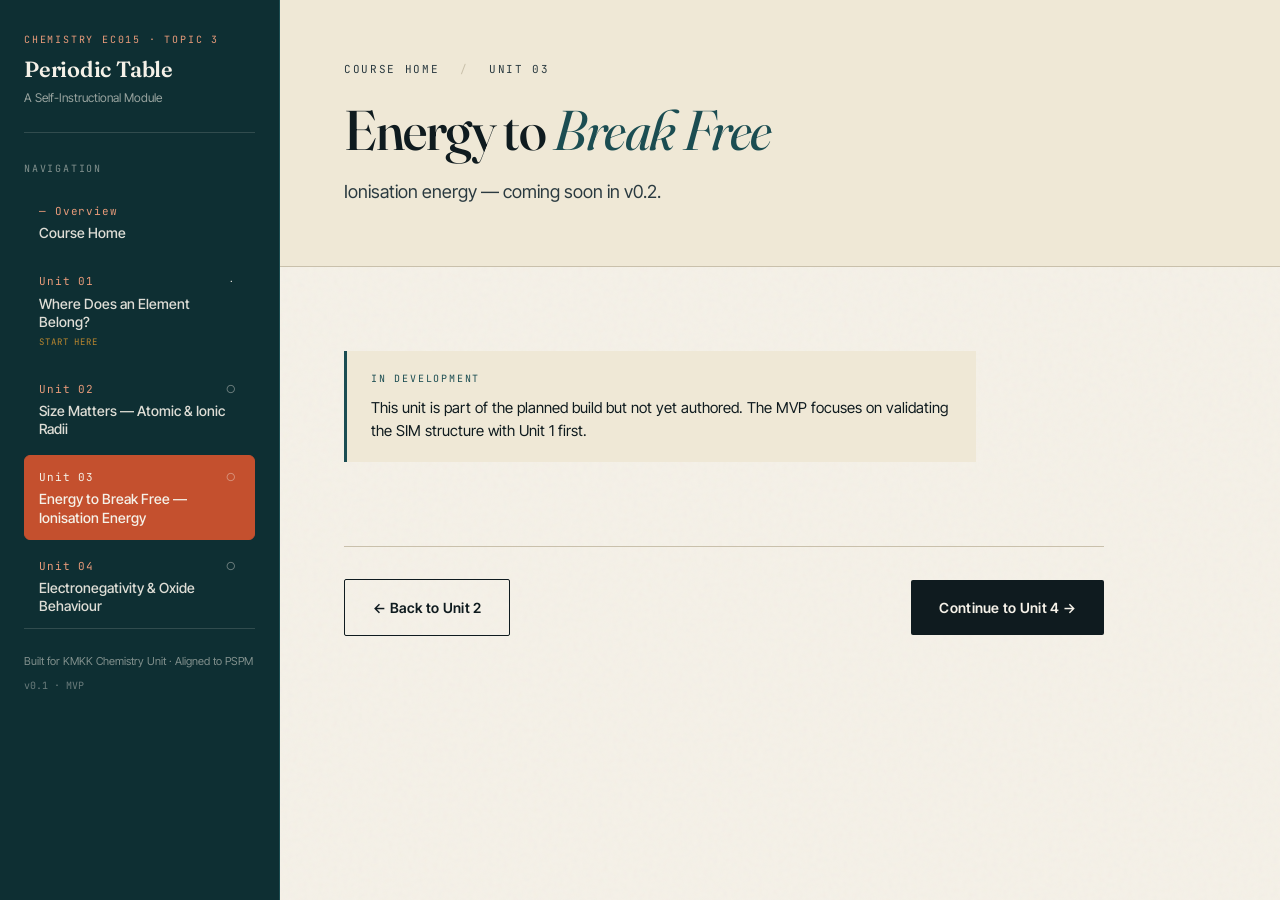
==== units/unit-3.html @ de32bbfd "Add files via upload" ====
<!DOCTYPE html>
<html lang="en">
<head>
<meta charset="UTF-8">
<meta name="viewport" content="width=device-width, initial-scale=1.0">
<title>Unit 3: Energy to Break Free | Periodic Table SIM</title>
<link rel="preconnect" href="https://fonts.googleapis.com">
<link rel="preconnect" href="https://fonts.gstatic.com" crossorigin>
<link href="https://fonts.googleapis.com/css2?family=Fraunces:opsz,wght@9..144,400;9..144,500;9..144,600;9..144,700;9..144,900&family=Inter+Tight:wght@400;500;600;700&family=JetBrains+Mono:wght@400;500&display=swap" rel="stylesheet">
<link rel="stylesheet" href="../assets/css/styles.css">
</head>
<body data-page="unit-3">

<div class="app">

  <aside class="sidebar" id="sidebar"></aside>

  <main class="main">

    <div class="unit-header">
      <div class="breadcrumb">
        <a href="../index.html">Course Home</a>
        <span class="breadcrumb-sep">/</span>
        <span>Unit 03</span>
      </div>
      <div class="unit-header-grid">
        <div>
          <h1 class="unit-title">Energy to <em>Break Free</em></h1>
          <p class="unit-deck">Ionisation energy — coming soon in v0.2.</p>
        </div>
      </div>
    </div>

    <div class="unit-content">
      <div class="callout">
        <div class="callout-label">In Development</div>
        <p>This unit is part of the planned build but not yet authored. The MVP focuses on validating the SIM structure with Unit 1 first.</p>
      </div>
    </div>

    <div class="unit-nav-footer">
      <a class="btn btn-secondary" href="unit-2.html">← Back to Unit 2</a>
      <a class="btn btn-primary" href="unit-4.html">Continue to Unit 4 →</a>
    </div>

  </main>
</div>

<script src="../assets/js/progress.js"></script>
<script src="../assets/js/sidebar.js"></script>
<script>
  document.addEventListener('DOMContentLoaded', () => {
    renderSidebar('unit-3');
  });
</script>

</body>
</html>
---- assets/css/styles.css ----
/* ============================================================
   KMKK Chemistry SIM — Periodic Table
   Shared design system
   v0.1 MVP
   ============================================================ */

:root {
  --ink: #0F1B1F;
  --ink-soft: #2A3A40;
  --paper: #F5F1E8;
  --paper-warm: #EFE8D6;
  --teal: #1B4D52;
  --teal-deep: #0E2F33;
  --teal-bright: #2A7A82;
  --accent: #C4502E;
  --accent-soft: #E89B7A;
  --gold: #B8862F;
  --rule: #C9C0AB;
  --rule-soft: #DDD4BD;
  --success: #2D6A4F;
  --locked: #9A9282;
  --display: 'Fraunces', Georgia, serif;
  --body: 'Inter Tight', system-ui, sans-serif;
  --mono: 'JetBrains Mono', monospace;
}

* { box-sizing: border-box; margin: 0; padding: 0; }

html { scroll-behavior: smooth; }

body {
  background: var(--paper);
  color: var(--ink);
  font-family: var(--body);
  font-size: 16px;
  line-height: 1.65;
  -webkit-font-smoothing: antialiased;
  overflow-x: hidden;
}

/* ============ NOISE TEXTURE OVERLAY ============ */
body::before {
  content: '';
  position: fixed;
  inset: 0;
  pointer-events: none;
  z-index: 1;
  opacity: 0.04;
  background-image: url("data:image/svg+xml,%3Csvg viewBox='0 0 200 200' xmlns='http://www.w3.org/2000/svg'%3E%3Cfilter id='n'%3E%3CfeTurbulence type='fractalNoise' baseFrequency='0.9' /%3E%3C/filter%3E%3Crect width='100%25' height='100%25' filter='url(%23n)' /%3E%3C/svg%3E");
}

/* ============ APP SHELL ============ */
.app {
  display: grid;
  grid-template-columns: 280px 1fr;
  min-height: 100vh;
  position: relative;
  z-index: 2;
}

/* ============ SIDEBAR ============ */
.sidebar {
  background: var(--teal-deep);
  color: var(--paper);
  padding: 32px 24px;
  position: sticky;
  top: 0;
  height: 100vh;
  overflow-y: auto;
  border-right: 1px solid var(--teal);
}

.sidebar-brand {
  border-bottom: 1px solid rgba(245, 241, 232, 0.15);
  padding-bottom: 24px;
  margin-bottom: 24px;
}

.sidebar-brand-tag {
  font-family: var(--mono);
  font-size: 10px;
  letter-spacing: 0.18em;
  text-transform: uppercase;
  color: var(--accent-soft);
  margin-bottom: 8px;
}

.sidebar-brand-title {
  font-family: var(--display);
  font-weight: 600;
  font-size: 22px;
  line-height: 1.15;
  letter-spacing: -0.01em;
  font-variation-settings: 'opsz' 28;
}

.sidebar-brand-sub {
  font-size: 12px;
  color: rgba(245, 241, 232, 0.6);
  margin-top: 6px;
}

.sidebar-brand a {
  text-decoration: none;
  color: inherit;
  display: block;
}

.sidebar-section-label {
  font-family: var(--mono);
  font-size: 10px;
  letter-spacing: 0.18em;
  text-transform: uppercase;
  color: rgba(245, 241, 232, 0.5);
  margin-bottom: 12px;
  margin-top: 28px;
}

.unit-nav {
  list-style: none;
  display: flex;
  flex-direction: column;
  gap: 4px;
}

.unit-nav-item {
  display: block;
  padding: 12px 14px;
  border-radius: 6px;
  text-decoration: none;
  color: var(--paper);
  transition: all 0.2s ease;
  border: 1px solid transparent;
  cursor: pointer;
  background: none;
  text-align: left;
  width: 100%;
  font-family: var(--body);
  font-size: inherit;
}

.unit-nav-item:hover {
  background: rgba(245, 241, 232, 0.06);
  border-color: rgba(245, 241, 232, 0.1);
}

.unit-nav-item.active {
  background: var(--accent);
  border-color: var(--accent);
}

.unit-nav-item.active .unit-nav-num,
.unit-nav-item.active .unit-nav-title {
  color: var(--paper);
}

.unit-nav-row {
  display: flex;
  align-items: center;
  gap: 10px;
}

.unit-nav-num {
  font-family: var(--mono);
  font-size: 11px;
  color: var(--accent-soft);
  letter-spacing: 0.08em;
}

.unit-nav-status {
  margin-left: auto;
  font-size: 11px;
  width: 18px;
  height: 18px;
  display: inline-flex;
  align-items: center;
  justify-content: center;
  border-radius: 50%;
}

.unit-nav-status.complete {
  background: var(--success);
  color: var(--paper);
}

.unit-nav-status.in-progress {
  background: var(--gold);
  color: var(--paper);
}

.unit-nav-status.locked-icon {
  color: rgba(245, 241, 232, 0.4);
}

.unit-nav-title {
  font-size: 14px;
  font-weight: 500;
  line-height: 1.3;
  margin-top: 4px;
  color: rgba(245, 241, 232, 0.9);
}

.unit-nav-recommend {
  font-family: var(--mono);
  font-size: 9px;
  color: var(--gold);
  margin-top: 4px;
  letter-spacing: 0.1em;
  text-transform: uppercase;
}

.sidebar-footer {
  margin-top: auto;
  padding-top: 24px;
  border-top: 1px solid rgba(245, 241, 232, 0.15);
  font-size: 11px;
  color: rgba(245, 241, 232, 0.5);
  line-height: 1.5;
}

.sidebar-footer-meta {
  font-family: var(--mono);
  font-size: 10px;
  margin-top: 8px;
  color: rgba(245, 241, 232, 0.4);
}

/* ============ MAIN CONTENT ============ */
.main {
  overflow-x: hidden;
  min-height: 100vh;
}

/* ============ LANDING PAGE ============ */
.hero {
  padding: 80px 64px 60px;
  border-bottom: 1px solid var(--rule);
  position: relative;
  background:
    radial-gradient(circle at 85% 20%, rgba(196, 80, 46, 0.06) 0%, transparent 50%),
    radial-gradient(circle at 15% 80%, rgba(27, 77, 82, 0.05) 0%, transparent 50%);
}

.hero-grid {
  display: grid;
  grid-template-columns: 1fr 1fr;
  gap: 64px;
  align-items: center;
  max-width: 1200px;
}

.hero-tag {
  display: inline-flex;
  align-items: center;
  gap: 10px;
  font-family: var(--mono);
  font-size: 11px;
  letter-spacing: 0.2em;
  text-transform: uppercase;
  color: var(--accent);
  margin-bottom: 24px;
}

.hero-tag::before {
  content: '';
  width: 24px;
  height: 1px;
  background: var(--accent);
}

.hero-title {
  font-family: var(--display);
  font-weight: 600;
  font-size: clamp(48px, 6vw, 76px);
  line-height: 0.95;
  letter-spacing: -0.03em;
  color: var(--ink);
  margin-bottom: 24px;
  font-variation-settings: 'opsz' 144;
}

.hero-title em {
  font-style: italic;
  font-weight: 400;
  color: var(--teal);
}

.hero-subtitle {
  font-size: 19px;
  line-height: 1.55;
  color: var(--ink-soft);
  max-width: 540px;
  margin-bottom: 36px;
  font-weight: 400;
}

.hero-meta {
  display: flex;
  gap: 32px;
  margin-bottom: 40px;
  padding-top: 28px;
  border-top: 1px solid var(--rule);
}

.hero-meta-item {
  display: flex;
  flex-direction: column;
  gap: 4px;
}

.hero-meta-num {
  font-family: var(--display);
  font-size: 32px;
  font-weight: 500;
  color: var(--teal);
  line-height: 1;
}

.hero-meta-label {
  font-family: var(--mono);
  font-size: 10px;
  text-transform: uppercase;
  letter-spacing: 0.15em;
  color: var(--ink-soft);
}

.cta-row {
  display: flex;
  gap: 16px;
  align-items: center;
  flex-wrap: wrap;
}

.btn {
  display: inline-flex;
  align-items: center;
  gap: 10px;
  padding: 16px 28px;
  font-family: var(--body);
  font-size: 14px;
  font-weight: 600;
  letter-spacing: 0.02em;
  border: none;
  cursor: pointer;
  text-decoration: none;
  transition: all 0.2s ease;
  border-radius: 2px;
}

.btn-primary {
  background: var(--ink);
  color: var(--paper);
}

.btn-primary:hover {
  background: var(--accent);
  transform: translateY(-1px);
}

.btn-secondary {
  background: transparent;
  color: var(--ink);
  border: 1px solid var(--ink);
}

.btn-secondary:hover {
  background: var(--ink);
  color: var(--paper);
}

/* ============ HERO INFOGRAPHIC ============ */
.hero-visual {
  position: relative;
  aspect-ratio: 1 / 1;
  max-width: 480px;
  margin-left: auto;
}

.hero-svg {
  width: 100%;
  height: 100%;
}

/* ============ COURSE SECTIONS ============ */
.section {
  padding: 80px 64px;
  max-width: 1200px;
}

.section-label {
  font-family: var(--mono);
  font-size: 11px;
  letter-spacing: 0.2em;
  text-transform: uppercase;
  color: var(--accent);
  margin-bottom: 16px;
}

.section-title {
  font-family: var(--display);
  font-weight: 500;
  font-size: 44px;
  line-height: 1.05;
  letter-spacing: -0.02em;
  color: var(--ink);
  margin-bottom: 24px;
  max-width: 720px;
  font-variation-settings: 'opsz' 72;
}

.section-intro {
  font-size: 17px;
  line-height: 1.6;
  color: var(--ink-soft);
  max-width: 640px;
  margin-bottom: 48px;
}

/* ============ UNIT CARDS ============ */
.unit-cards {
  display: grid;
  grid-template-columns: repeat(2, 1fr);
  gap: 24px;
}

.unit-card {
  background: var(--paper-warm);
  border: 1px solid var(--rule);
  padding: 32px;
  cursor: pointer;
  transition: all 0.25s ease;
  position: relative;
  overflow: hidden;
  text-align: left;
  font-family: var(--body);
  font-size: inherit;
  color: inherit;
  text-decoration: none;
  display: block;
}

.unit-card::after {
  content: '';
  position: absolute;
  top: 0;
  left: 0;
  width: 4px;
  height: 100%;
  background: var(--teal);
  transition: background 0.25s ease;
}

.unit-card.recommended::after { background: var(--accent); }
.unit-card.complete::after { background: var(--success); }

.unit-card:hover {
  border-color: var(--ink);
  transform: translateY(-2px);
  box-shadow: 0 12px 32px rgba(15, 27, 31, 0.08);
}

.unit-card-header {
  display: flex;
  justify-content: space-between;
  align-items: flex-start;
  margin-bottom: 20px;
}

.unit-card-num {
  font-family: var(--mono);
  font-size: 11px;
  color: var(--ink-soft);
  letter-spacing: 0.18em;
  text-transform: uppercase;
}

.unit-card-badge {
  font-family: var(--mono);
  font-size: 9px;
  letter-spacing: 0.15em;
  text-transform: uppercase;
  padding: 4px 10px;
  border-radius: 2px;
}

.unit-card-badge.recommended {
  background: var(--accent);
  color: var(--paper);
}

.unit-card-badge.complete {
  background: var(--success);
  color: var(--paper);
}

.unit-card-badge.in-progress {
  background: var(--gold);
  color: var(--paper);
}

.unit-card-title {
  font-family: var(--display);
  font-weight: 500;
  font-size: 26px;
  line-height: 1.15;
  color: var(--ink);
  margin-bottom: 12px;
  letter-spacing: -0.01em;
  font-variation-settings: 'opsz' 36;
}

.unit-card-desc {
  font-size: 14px;
  line-height: 1.55;
  color: var(--ink-soft);
  margin-bottom: 20px;
}

.unit-card-meta {
  display: flex;
  gap: 16px;
  padding-top: 16px;
  border-top: 1px solid var(--rule-soft);
  font-family: var(--mono);
  font-size: 10px;
  color: var(--ink-soft);
  text-transform: uppercase;
  letter-spacing: 0.1em;
}

/* ============ UNIT PAGE ============ */
.unit-header {
  padding: 60px 64px;
  border-bottom: 1px solid var(--rule);
  background: var(--paper-warm);
  position: relative;
}

.breadcrumb {
  font-family: var(--mono);
  font-size: 11px;
  color: var(--ink-soft);
  letter-spacing: 0.15em;
  text-transform: uppercase;
  margin-bottom: 24px;
}

.breadcrumb a {
  color: var(--ink-soft);
  text-decoration: none;
  border-bottom: 1px solid transparent;
  transition: border 0.15s ease;
}

.breadcrumb a:hover {
  border-bottom-color: var(--ink-soft);
}

.breadcrumb-sep {
  margin: 0 12px;
  color: var(--rule);
}

.unit-header-grid {
  display: grid;
  grid-template-columns: 2fr 1fr;
  gap: 48px;
  align-items: end;
  max-width: 1200px;
}

.unit-title {
  font-family: var(--display);
  font-weight: 500;
  font-size: 56px;
  line-height: 1;
  letter-spacing: -0.025em;
  color: var(--ink);
  margin-bottom: 20px;
  font-variation-settings: 'opsz' 100;
}

.unit-title em {
  font-style: italic;
  color: var(--teal);
  font-weight: 400;
}

.unit-deck {
  font-size: 18px;
  line-height: 1.55;
  color: var(--ink-soft);
  max-width: 580px;
}

.progress-card {
  background: var(--paper);
  border: 1px solid var(--rule);
  padding: 20px;
}

.progress-label {
  font-family: var(--mono);
  font-size: 10px;
  letter-spacing: 0.18em;
  text-transform: uppercase;
  color: var(--ink-soft);
  margin-bottom: 8px;
}

.progress-bar {
  height: 6px;
  background: var(--rule-soft);
  border-radius: 3px;
  overflow: hidden;
  margin-top: 12px;
}

.progress-fill {
  height: 100%;
  background: var(--accent);
  transition: width 0.5s ease;
}

.progress-text {
  font-family: var(--mono);
  font-size: 11px;
  color: var(--ink);
  margin-top: 8px;
}

/* ============ UNIT CONTENT BLOCKS ============ */
.unit-content {
  max-width: 760px;
  padding: 60px 64px;
}

.event-block {
  margin-bottom: 64px;
  scroll-margin-top: 40px;
}

.event-stamp {
  display: flex;
  align-items: baseline;
  gap: 14px;
  margin-bottom: 24px;
  padding-bottom: 16px;
  border-bottom: 1px solid var(--rule-soft);
}

.event-num {
  font-family: var(--mono);
  font-size: 11px;
  letter-spacing: 0.2em;
  color: var(--accent);
  text-transform: uppercase;
}

.event-name {
  font-family: var(--mono);
  font-size: 11px;
  letter-spacing: 0.15em;
  color: var(--ink-soft);
  text-transform: uppercase;
}

.event-heading {
  font-family: var(--display);
  font-weight: 500;
  font-size: 34px;
  line-height: 1.15;
  color: var(--ink);
  margin-bottom: 20px;
  letter-spacing: -0.015em;
  font-variation-settings: 'opsz' 48;
}

.event-body p {
  font-size: 17px;
  line-height: 1.7;
  color: var(--ink-soft);
  margin-bottom: 18px;
}

.event-body strong {
  color: var(--ink);
  font-weight: 600;
}

.event-body code {
  font-family: var(--mono);
  font-size: 13px;
  background: var(--paper-warm);
  padding: 2px 6px;
  border-radius: 2px;
}

/* Callout boxes */
.callout {
  background: var(--paper-warm);
  border-left: 3px solid var(--teal);
  padding: 20px 24px;
  margin: 24px 0;
}

.callout-label {
  font-family: var(--mono);
  font-size: 10px;
  letter-spacing: 0.18em;
  text-transform: uppercase;
  color: var(--teal);
  margin-bottom: 8px;
}

.callout.lo {
  border-left-color: var(--accent);
}

.callout.lo .callout-label {
  color: var(--accent);
}

.callout.pspm {
  border-left-color: var(--gold);
  background: rgba(184, 134, 47, 0.08);
}

.callout.pspm .callout-label {
  color: var(--gold);
}

.callout p {
  margin: 0;
  font-size: 15px;
  line-height: 1.55;
  color: var(--ink);
}

.lo-list {
  list-style: none;
  margin-top: 8px;
  counter-reset: lo;
}

.lo-list li {
  padding: 8px 0;
  padding-left: 24px;
  position: relative;
  font-size: 15px;
  line-height: 1.55;
  color: var(--ink);
}

.lo-list li::before {
  content: counter(lo, lower-alpha);
  counter-increment: lo;
  position: absolute;
  left: 0;
  top: 8px;
  font-family: var(--mono);
  font-size: 11px;
  color: var(--accent);
  font-weight: 600;
}

/* Summary takeaways list */
.takeaways {
  list-style: none;
  margin: 20px 0;
  padding: 0;
}

.takeaways li {
  padding: 12px 0;
  border-bottom: 1px solid var(--rule-soft);
  display: flex;
  gap: 16px;
}

.takeaways li:last-child {
  border-bottom: none;
}

.takeaways .key {
  font-family: var(--mono);
  font-size: 11px;
  color: var(--accent);
  min-width: 80px;
  letter-spacing: 0.1em;
}

/* Worked example */
.worked-example {
  background: var(--teal-deep);
  color: var(--paper);
  padding: 28px 32px;
  margin: 28px 0;
  border-radius: 2px;
}

.worked-example-label {
  font-family: var(--mono);
  font-size: 10px;
  letter-spacing: 0.2em;
  text-transform: uppercase;
  color: var(--accent-soft);
  margin-bottom: 12px;
}

.worked-example h4 {
  font-family: var(--display);
  font-weight: 500;
  font-size: 22px;
  margin-bottom: 16px;
  color: var(--paper);
}

.worked-example p {
  color: rgba(245, 241, 232, 0.85);
  font-size: 15px;
  line-height: 1.6;
  margin-bottom: 12px;
}

.worked-example .step {
  display: flex;
  gap: 16px;
  padding: 12px 0;
  border-bottom: 1px solid rgba(245, 241, 232, 0.1);
}

.worked-example .step:last-child { border-bottom: none; }

.step-num {
  font-family: var(--mono);
  font-size: 11px;
  color: var(--accent-soft);
  flex-shrink: 0;
  padding-top: 2px;
  letter-spacing: 0.1em;
}

.step-content {
  color: rgba(245, 241, 232, 0.9);
  font-size: 15px;
  line-height: 1.55;
}

.step-content strong {
  color: var(--paper);
}

.step-content code {
  font-family: var(--mono);
  font-size: 13px;
  background: rgba(245, 241, 232, 0.1);
  padding: 2px 6px;
  border-radius: 2px;
  color: var(--accent-soft);
}

/* Diagram container */
.diagram {
  background: var(--paper-warm);
  border: 1px solid var(--rule);
  padding: 32px;
  margin: 28px 0;
  text-align: center;
}

.diagram svg {
  max-width: 100%;
  height: auto;
}

.diagram-caption {
  font-family: var(--mono);
  font-size: 11px;
  color: var(--ink-soft);
  margin-top: 16px;
  letter-spacing: 0.05em;
  text-transform: uppercase;
}

/* ============ QUIZ ============ */
.quiz {
  background: var(--paper-warm);
  border: 1px solid var(--rule);
  padding: 32px;
  margin: 24px 0;
}

.quiz-label {
  font-family: var(--mono);
  font-size: 10px;
  letter-spacing: 0.2em;
  text-transform: uppercase;
  color: var(--accent);
  margin-bottom: 12px;
}

.quiz-question {
  font-family: var(--display);
  font-weight: 500;
  font-size: 20px;
  line-height: 1.4;
  color: var(--ink);
  margin-bottom: 20px;
}

.quiz-question code {
  font-family: var(--mono);
  font-size: 15px;
}

.quiz-options {
  display: flex;
  flex-direction: column;
  gap: 10px;
  margin-bottom: 16px;
}

.quiz-option {
  padding: 14px 18px;
  background: var(--paper);
  border: 1px solid var(--rule);
  cursor: pointer;
  transition: all 0.15s ease;
  text-align: left;
  font-family: var(--body);
  font-size: 15px;
  color: var(--ink);
  display: flex;
  align-items: center;
  gap: 14px;
}

.quiz-option:hover:not(.locked) {
  border-color: var(--ink);
  background: var(--paper);
}

.quiz-option-letter {
  font-family: var(--mono);
  font-size: 11px;
  color: var(--ink-soft);
  width: 20px;
  flex-shrink: 0;
}

.quiz-option.correct {
  background: rgba(45, 106, 79, 0.1);
  border-color: var(--success);
}

.quiz-option.correct .quiz-option-letter {
  color: var(--success);
  font-weight: 600;
}

.quiz-option.incorrect {
  background: rgba(196, 80, 46, 0.08);
  border-color: var(--accent);
}

.quiz-option.incorrect .quiz-option-letter {
  color: var(--accent);
  font-weight: 600;
}

.quiz-option.locked {
  cursor: default;
}

.quiz-feedback {
  margin-top: 16px;
  padding: 16px 20px;
  background: var(--paper);
  border-left: 3px solid var(--teal);
  display: none;
}

.quiz-feedback.visible {
  display: block;
}

.quiz-feedback-label {
  font-family: var(--mono);
  font-size: 10px;
  letter-spacing: 0.18em;
  text-transform: uppercase;
  color: var(--teal);
  margin-bottom: 6px;
}

.quiz-feedback p {
  font-size: 14px;
  line-height: 1.55;
  color: var(--ink);
}

/* Navigation footer */
.unit-nav-footer {
  max-width: 760px;
  margin: 0 64px 80px;
  padding: 32px 0;
  border-top: 1px solid var(--rule);
  display: flex;
  justify-content: space-between;
  align-items: center;
  gap: 24px;
}

.unit-nav-footer .btn { flex: 0 0 auto; }

/* ============ RESPONSIVE ============ */
@media (max-width: 968px) {
  .app { grid-template-columns: 1fr; }
  .sidebar {
    position: relative;
    height: auto;
    border-right: none;
    border-bottom: 1px solid var(--teal);
  }
  .hero, .section, .unit-header, .unit-content, .unit-nav-footer {
    padding-left: 28px;
    padding-right: 28px;
  }
  .unit-nav-footer { margin-left: 0; margin-right: 0; }
  .hero-grid, .unit-header-grid { grid-template-columns: 1fr; gap: 40px; }
  .hero-visual { max-width: 320px; margin: 0 auto; }
  .unit-cards { grid-template-columns: 1fr; }
  .hero-title { font-size: 44px; }
  .unit-title { font-size: 38px; }
  .section-title { font-size: 32px; }
  .event-heading { font-size: 26px; }
}

/* ============ ANIMATIONS ============ */
@keyframes fadeUp {
  from { opacity: 0; transform: translateY(20px); }
  to { opacity: 1; transform: translateY(0); }
}

.fade-in > * {
  animation: fadeUp 0.6s ease backwards;
}

.fade-in > *:nth-child(1) { animation-delay: 0.05s; }
.fade-in > *:nth-child(2) { animation-delay: 0.15s; }
.fade-in > *:nth-child(3) { animation-delay: 0.25s; }

/* Print styles */
@media print {
  .sidebar, .unit-nav-footer, .quiz { display: none; }
  .app { grid-template-columns: 1fr; }
}
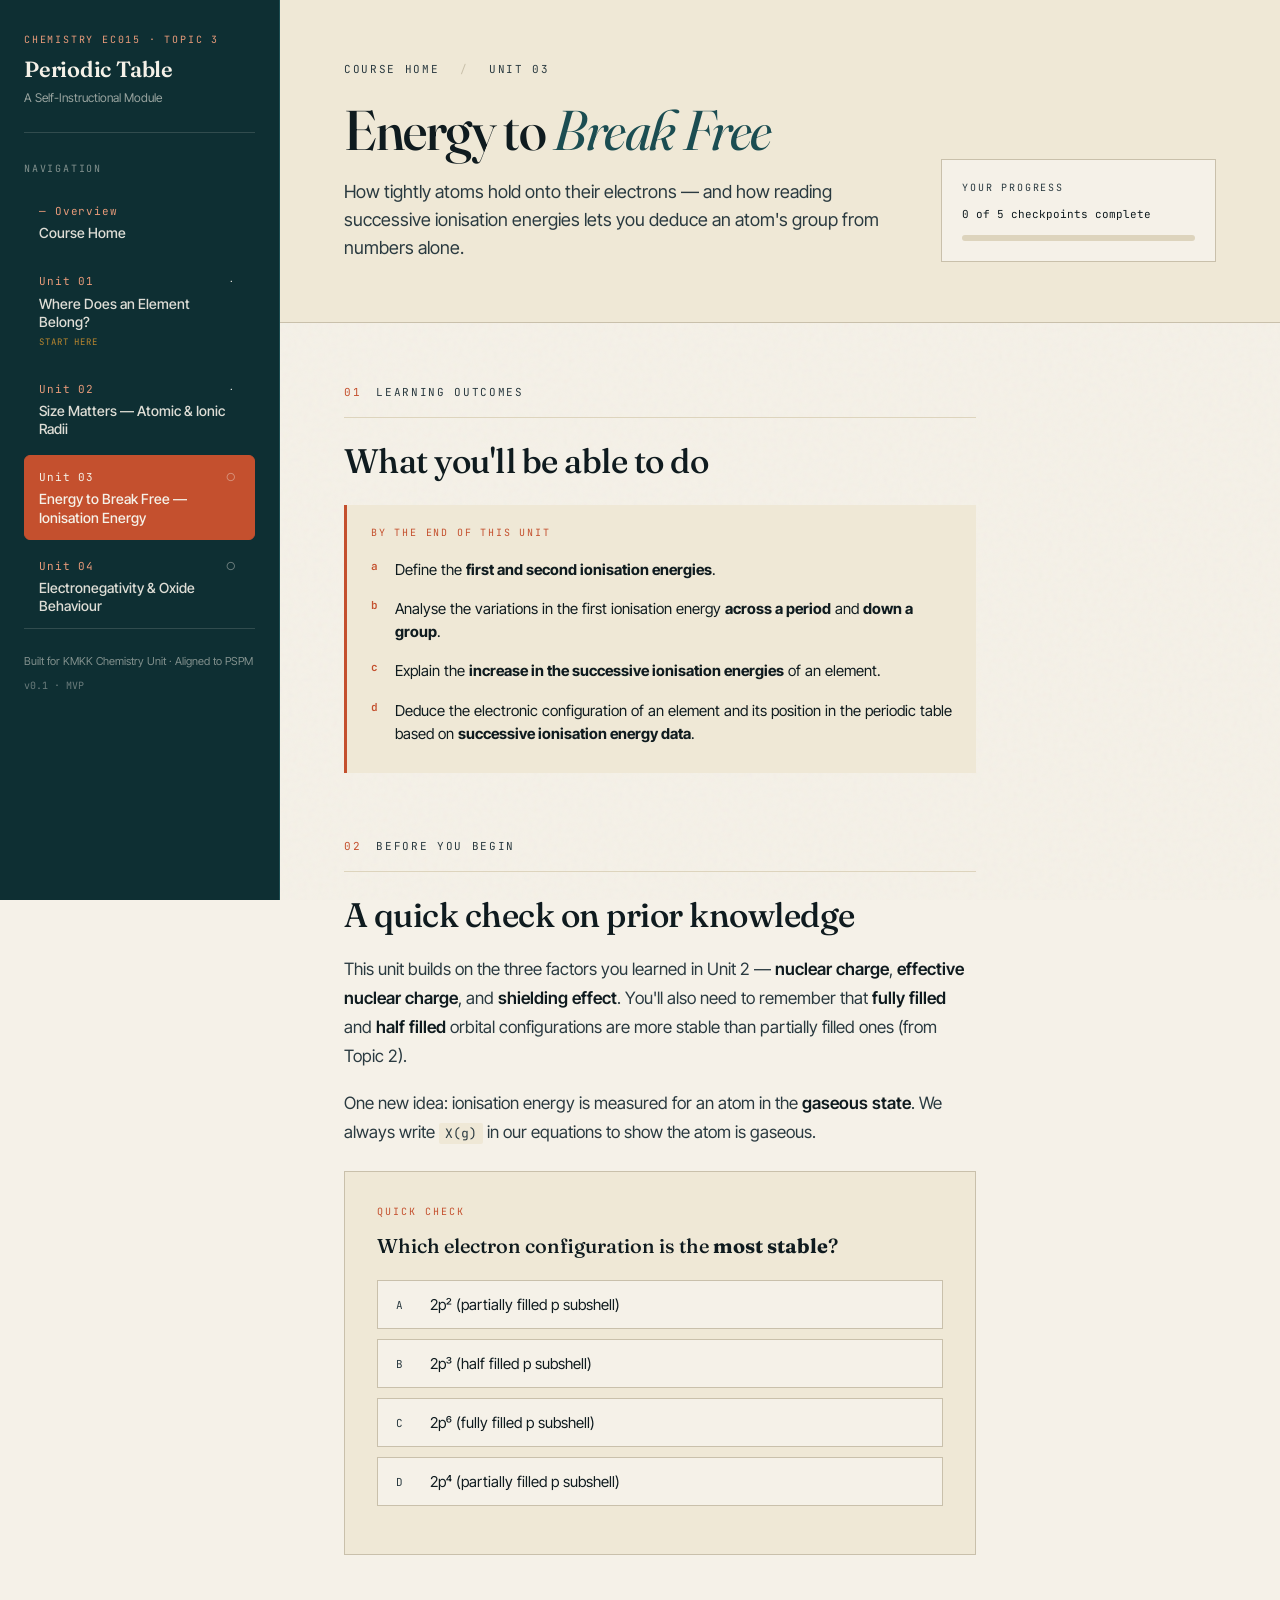
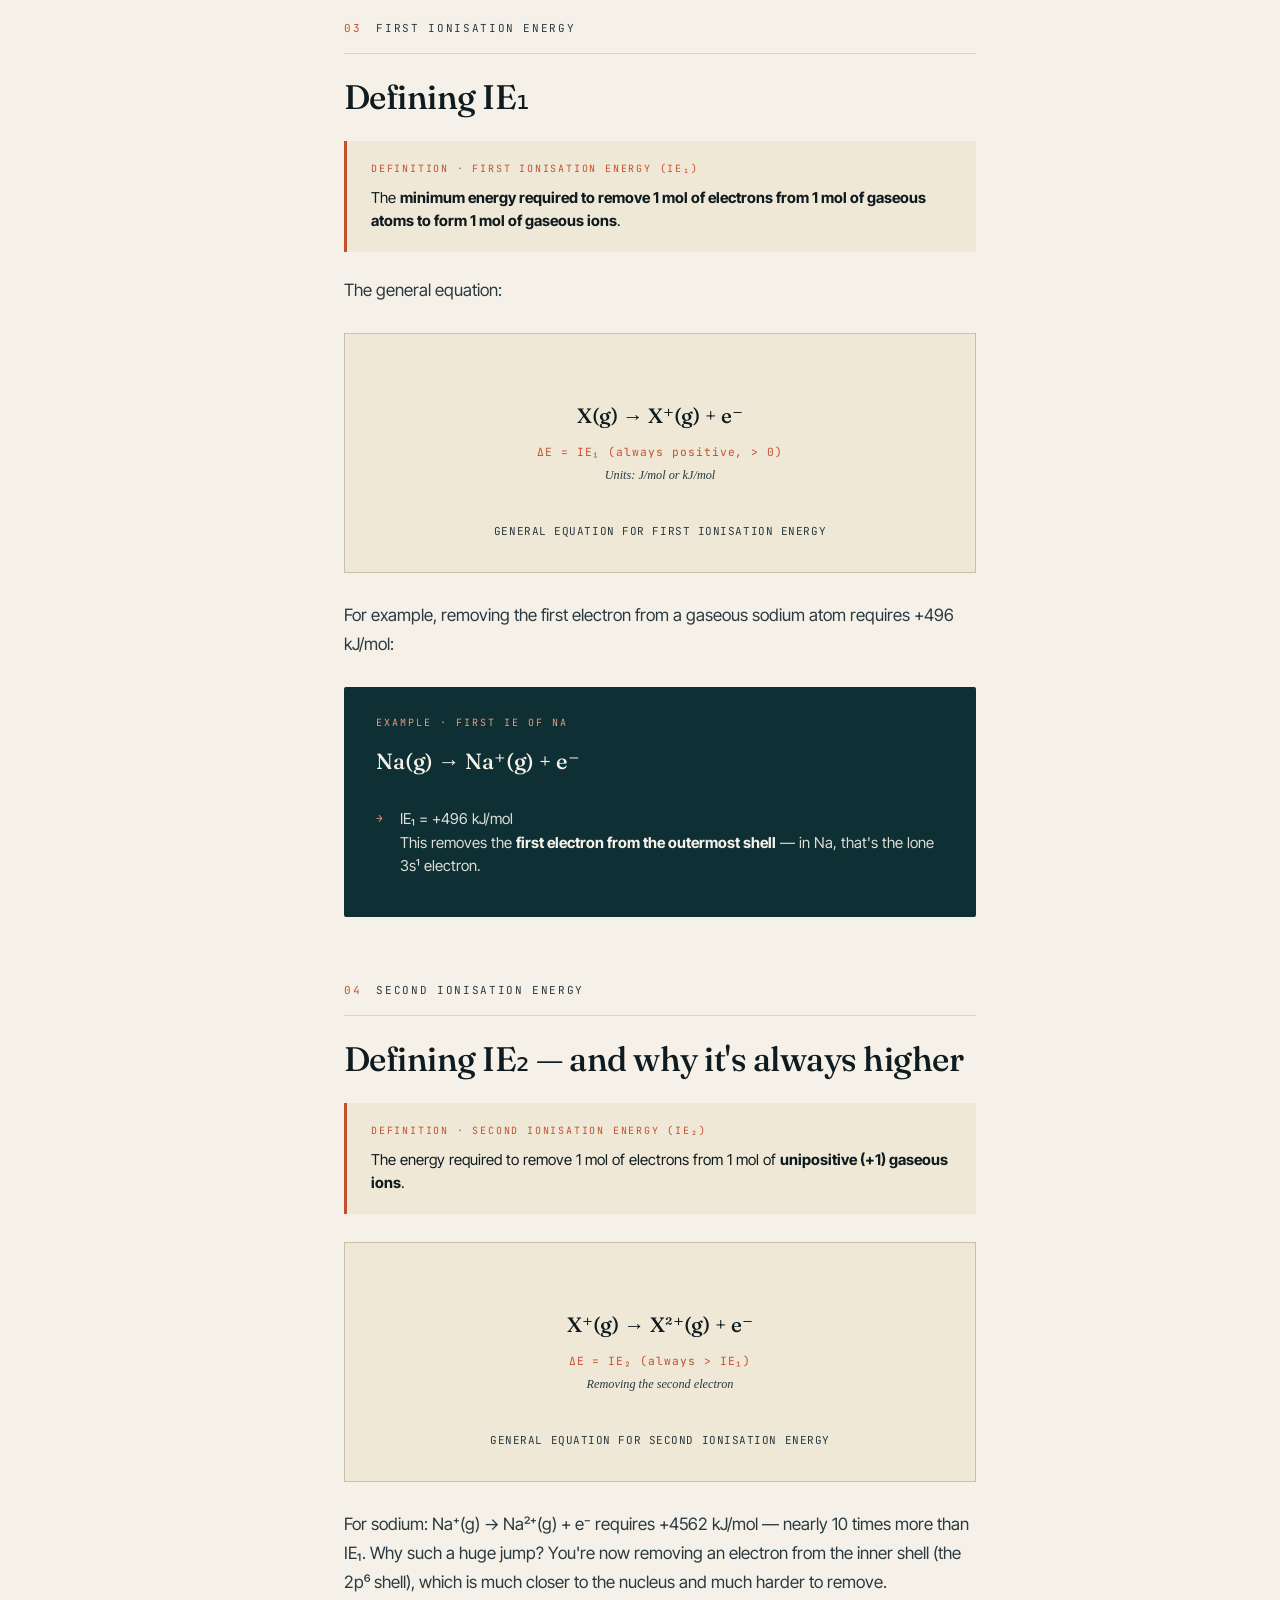
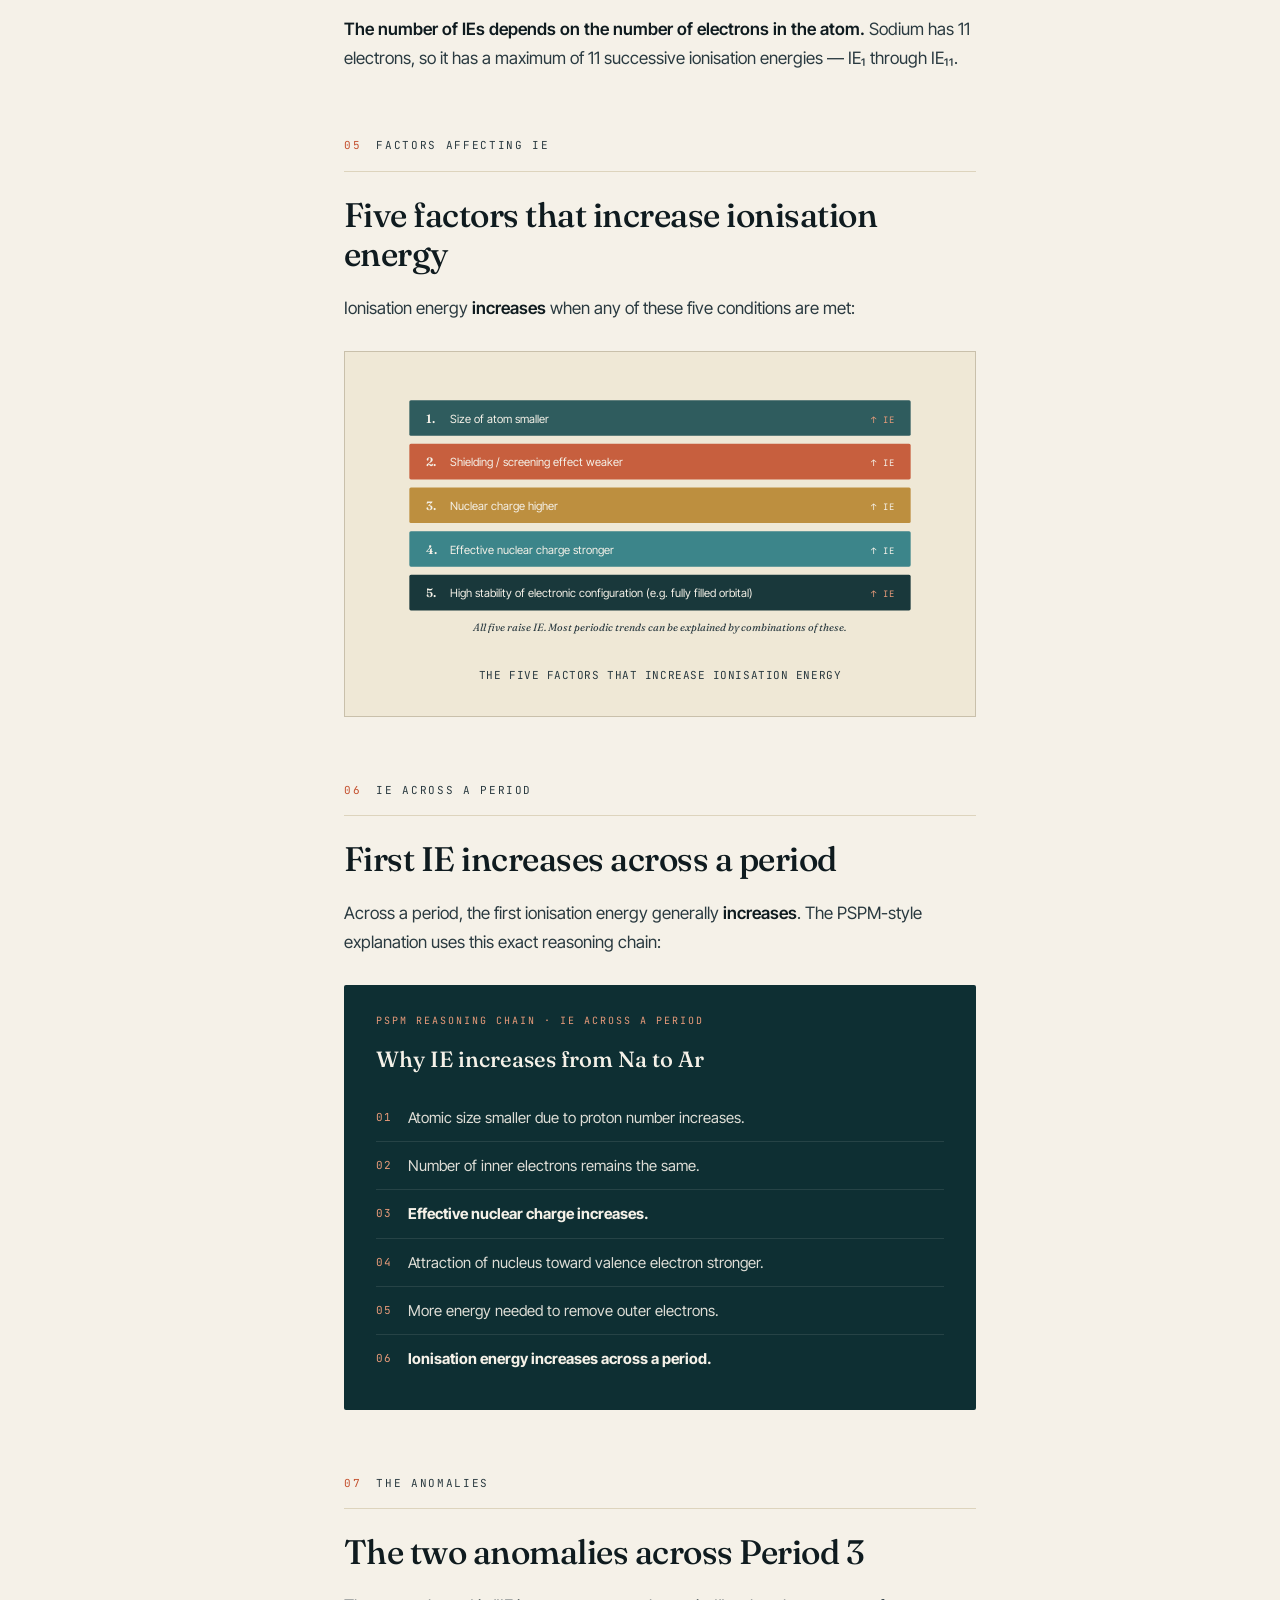
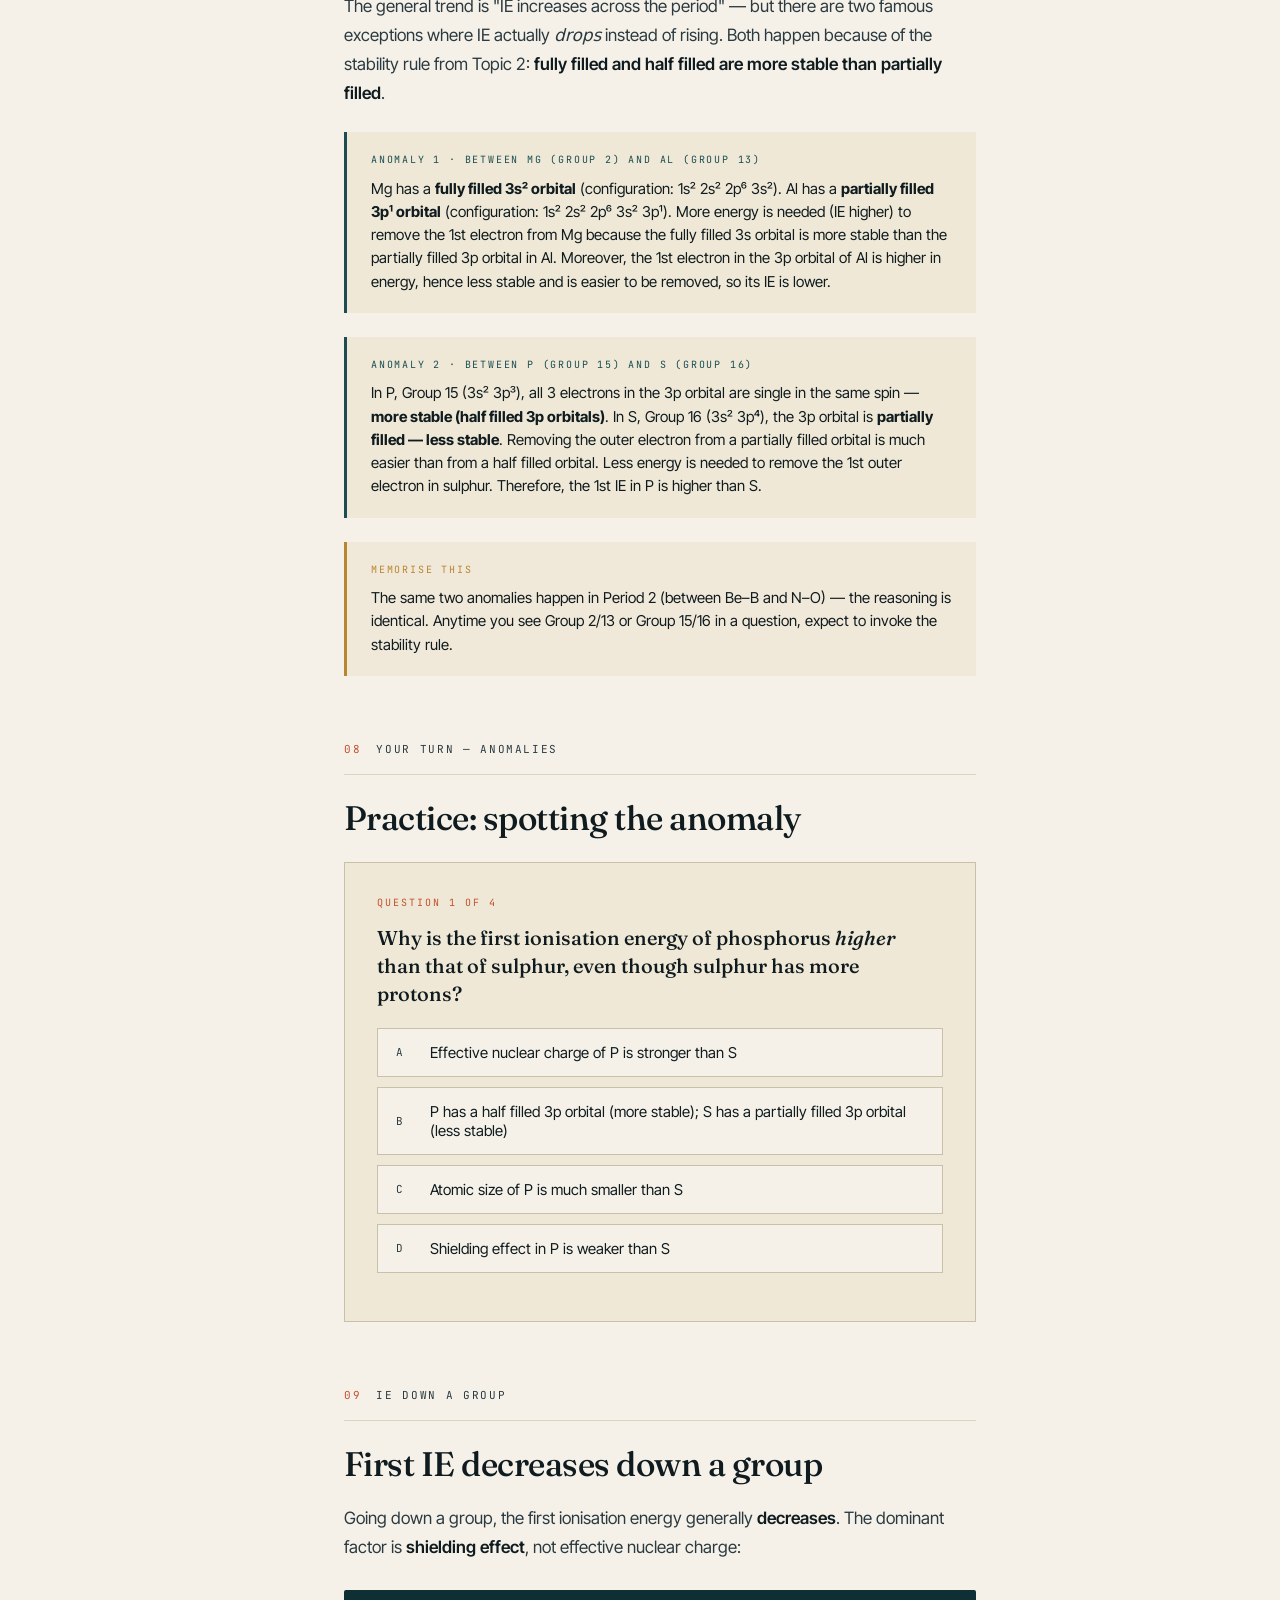
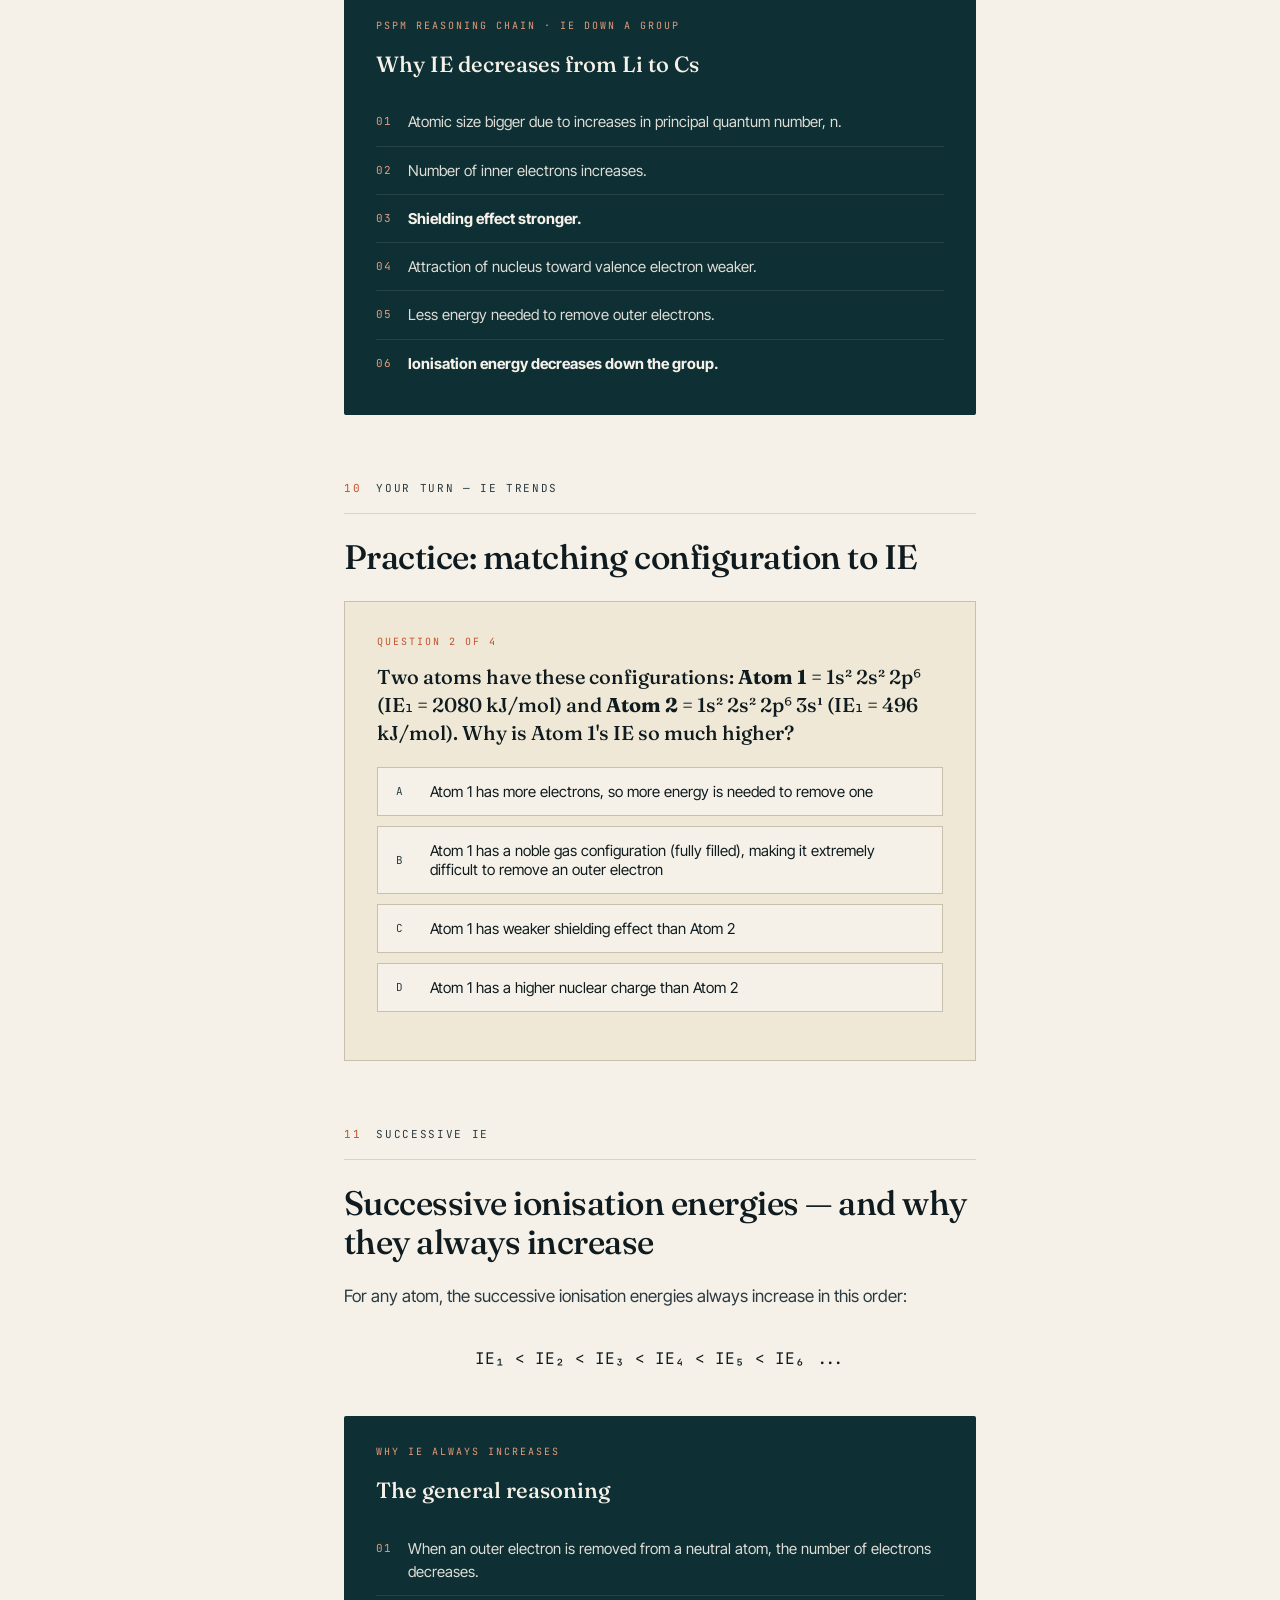
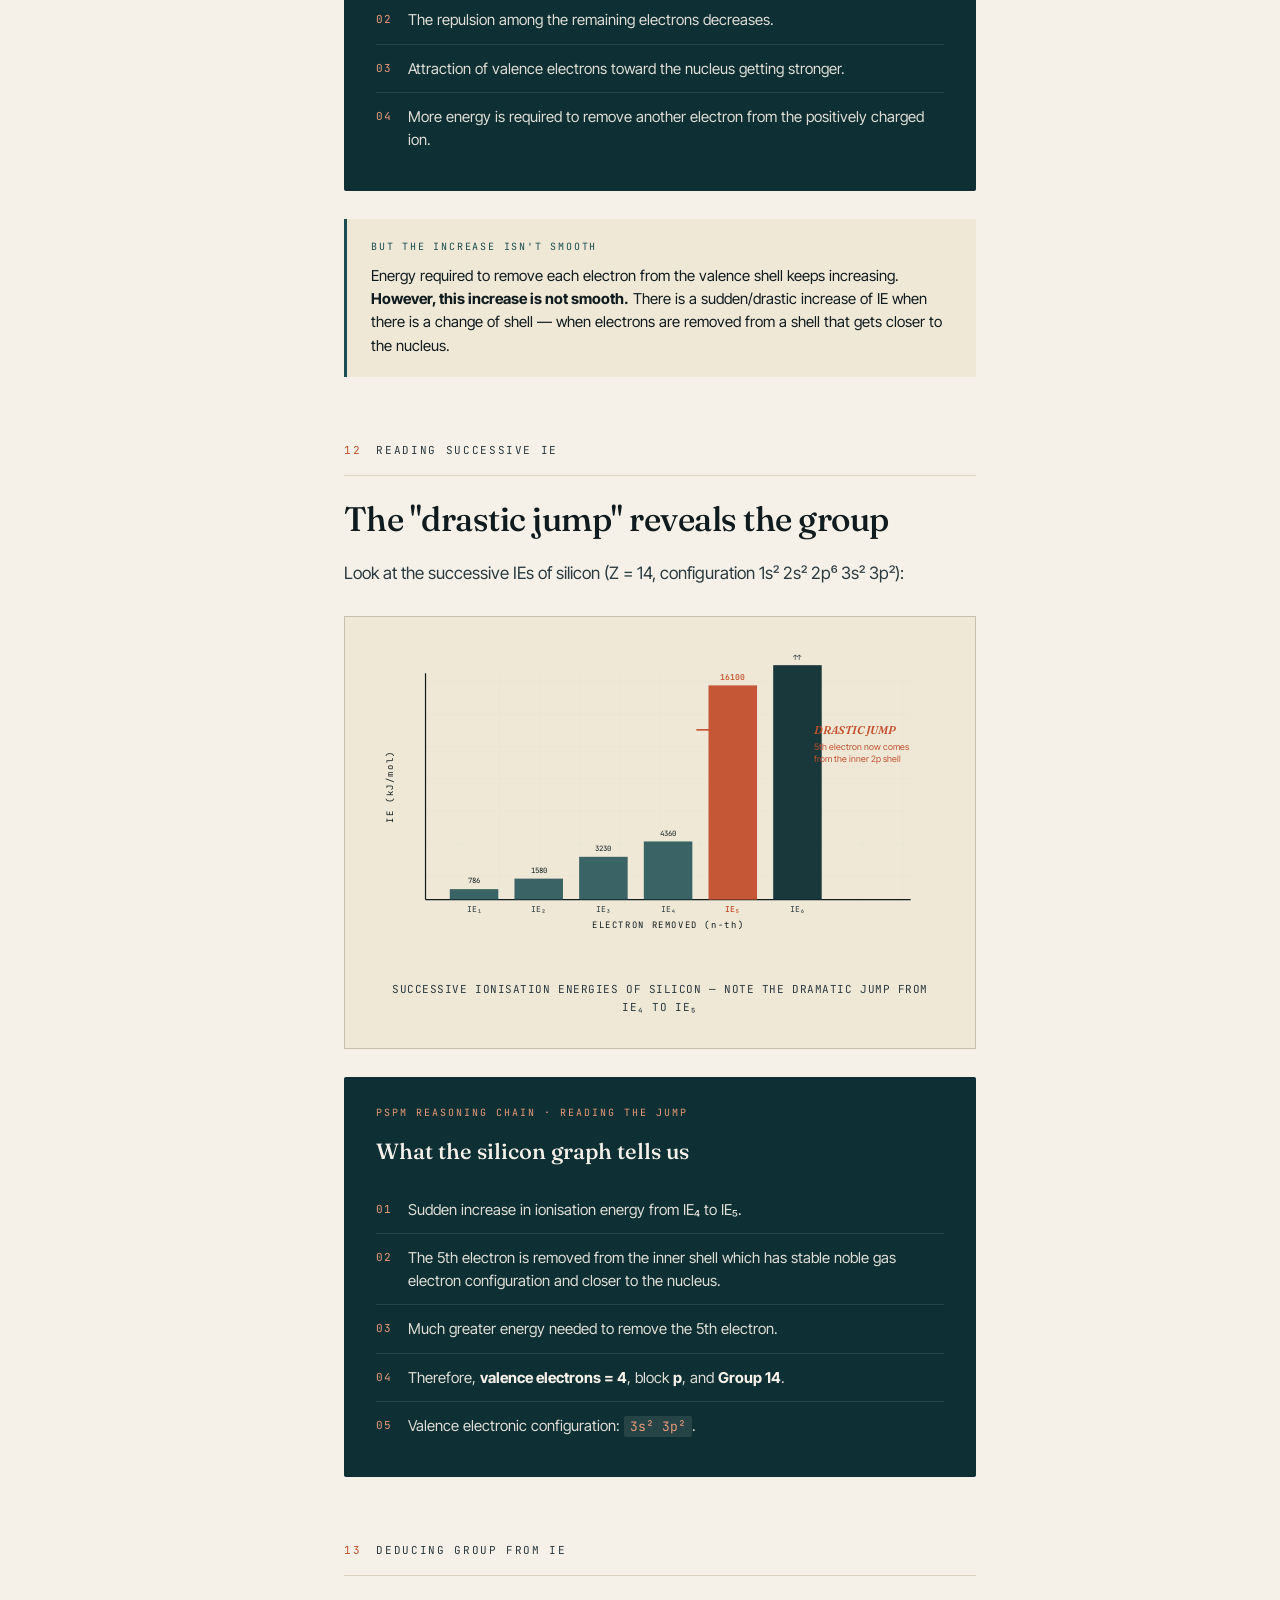
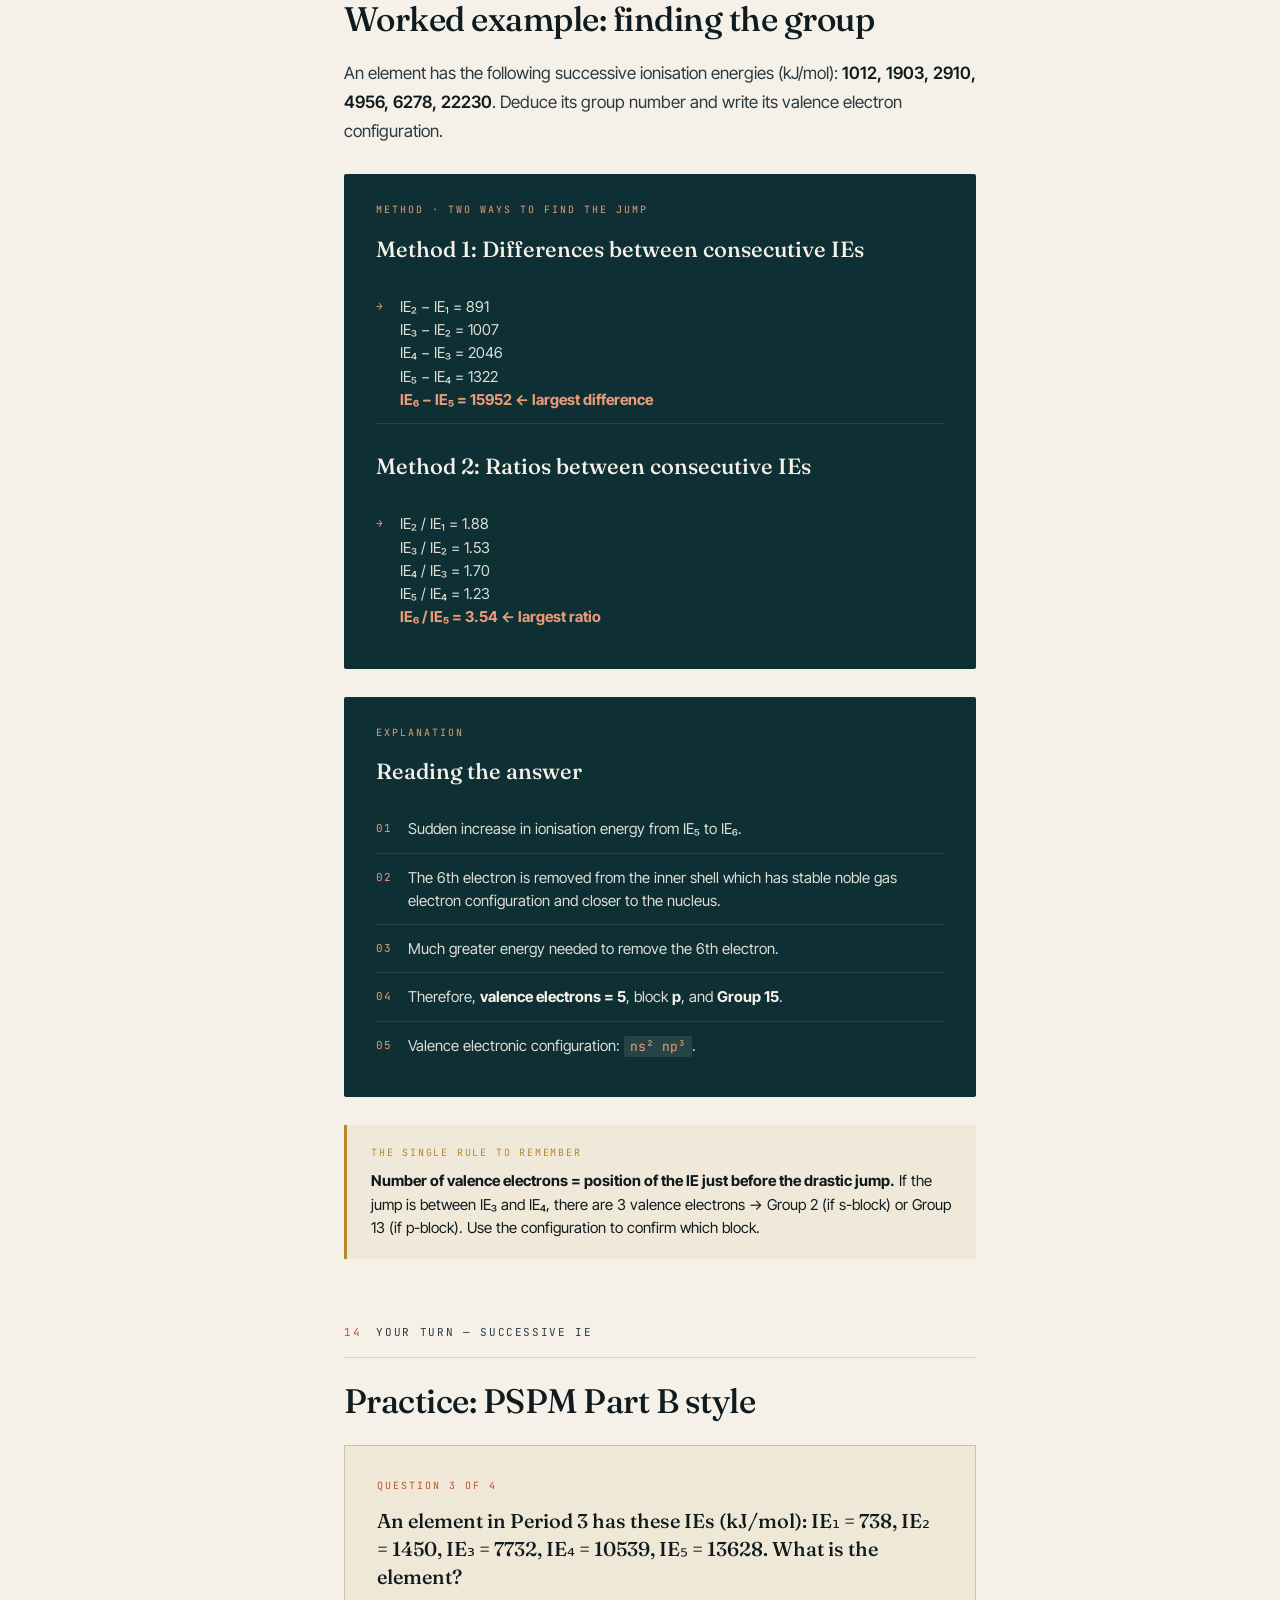
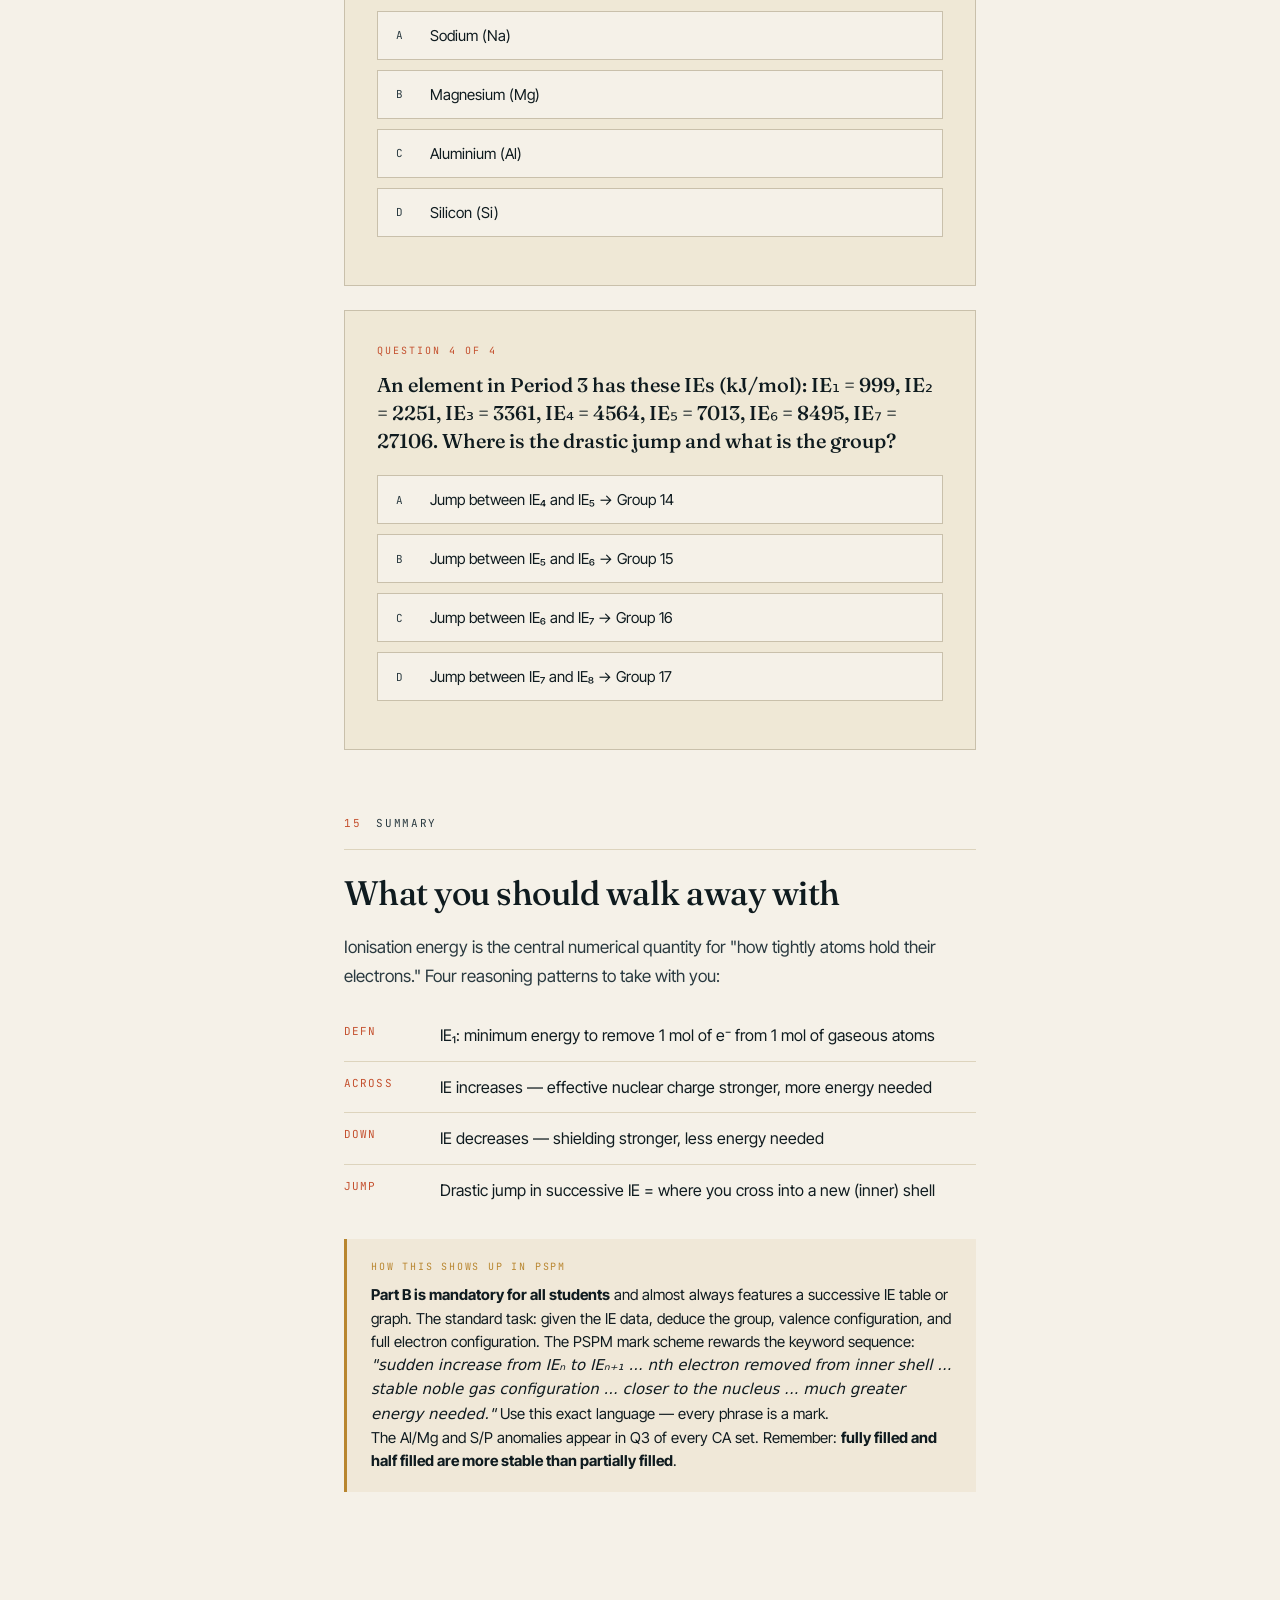
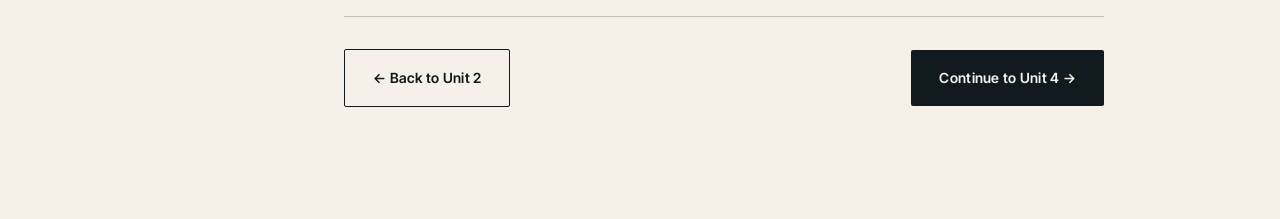
==== commit a56f3b3e: "Update unit-3.html" ====
--- a/units/unit-3.html
+++ b/units/unit-3.html
@@ -3,7 +3,7 @@
 <head>
 <meta charset="UTF-8">
 <meta name="viewport" content="width=device-width, initial-scale=1.0">
-<title>Unit 3: Energy to Break Free | Periodic Table SIM</title>
+<title>Unit 3: Energy to Break Free — Ionisation Energy | Periodic Table SIM</title>
 <link rel="preconnect" href="https://fonts.googleapis.com">
 <link rel="preconnect" href="https://fonts.gstatic.com" crossorigin>
 <link href="https://fonts.googleapis.com/css2?family=Fraunces:opsz,wght@9..144,400;9..144,500;9..144,600;9..144,700;9..144,900&family=Inter+Tight:wght@400;500;600;700&family=JetBrains+Mono:wght@400;500&display=swap" rel="stylesheet">
@@ -15,7 +15,7 @@
 
   <aside class="sidebar" id="sidebar"></aside>
 
-  <main class="main">
+  <main class="main" data-unit-quizzes="u3-prereq-1,u3-practice-1,u3-practice-2,u3-practice-3,u3-practice-4">
 
     <div class="unit-header">
       <div class="breadcrumb">
@@ -26,16 +26,818 @@
       <div class="unit-header-grid">
         <div>
           <h1 class="unit-title">Energy to <em>Break Free</em></h1>
-          <p class="unit-deck">Ionisation energy — coming soon in v0.2.</p>
+          <p class="unit-deck">
+            How tightly atoms hold onto their electrons — and how reading successive
+            ionisation energies lets you deduce an atom's group from numbers alone.
+          </p>
+        </div>
+        <div class="progress-card">
+          <div class="progress-label">Your Progress</div>
+          <div class="progress-text" id="unit-progress-text">0 of 5 checkpoints complete</div>
+          <div class="progress-bar">
+            <div class="progress-fill" id="unit-progress-fill" style="width: 0%"></div>
+          </div>
         </div>
       </div>
     </div>
 
     <div class="unit-content">
-      <div class="callout">
-        <div class="callout-label">In Development</div>
-        <p>This unit is part of the planned build but not yet authored. The MVP focuses on validating the SIM structure with Unit 1 first.</p>
-      </div>
+
+      <!-- EVENT 01: Learning Outcomes -->
+      <div class="event-block">
+        <div class="event-stamp">
+          <span class="event-num">01</span>
+          <span class="event-name">Learning Outcomes</span>
+        </div>
+        <h2 class="event-heading">What you'll be able to do</h2>
+        <div class="callout lo">
+          <div class="callout-label">By the end of this unit</div>
+          <ul class="lo-list">
+            <li>Define the <strong>first and second ionisation energies</strong>.</li>
+            <li>Analyse the variations in the first ionisation energy <strong>across a period</strong> and <strong>down a group</strong>.</li>
+            <li>Explain the <strong>increase in the successive ionisation energies</strong> of an element.</li>
+            <li>Deduce the electronic configuration of an element and its position in the periodic table based on <strong>successive ionisation energy data</strong>.</li>
+          </ul>
+        </div>
+      </div>
+
+      <!-- EVENT 02: Before You Begin -->
+      <div class="event-block">
+        <div class="event-stamp">
+          <span class="event-num">02</span>
+          <span class="event-name">Before You Begin</span>
+        </div>
+        <h2 class="event-heading">A quick check on prior knowledge</h2>
+        <div class="event-body">
+          <p>
+            This unit builds on the three factors you learned in Unit 2 — <strong>nuclear charge</strong>,
+            <strong>effective nuclear charge</strong>, and <strong>shielding effect</strong>. You'll also need
+            to remember that <strong>fully filled</strong> and <strong>half filled</strong> orbital configurations
+            are more stable than partially filled ones (from Topic 2).
+          </p>
+          <p>
+            One new idea: ionisation energy is measured for an atom in the <strong>gaseous state</strong>.
+            We always write <code>X(g)</code> in our equations to show the atom is gaseous.
+          </p>
+        </div>
+
+        <div class="quiz" data-quiz-id="u3-prereq-1">
+          <div class="quiz-label">Quick check</div>
+          <div class="quiz-question">Which electron configuration is the <strong>most stable</strong>?</div>
+          <div class="quiz-options">
+            <button class="quiz-option" onclick="answerQuiz(this, false, 'A partially filled subshell is the least stable of the four options. The 2p² configuration has only 2 of 6 possible 2p electrons — not fully filled, not half filled.')">
+              <span class="quiz-option-letter">A</span>
+              <span>2p² (partially filled p subshell)</span>
+            </button>
+            <button class="quiz-option" onclick="answerQuiz(this, false, 'A half filled 2p³ is more stable than a partially filled 2p², but a fully filled subshell is even more stable.')">
+              <span class="quiz-option-letter">B</span>
+              <span>2p³ (half filled p subshell)</span>
+            </button>
+            <button class="quiz-option" onclick="answerQuiz(this, true, 'Correct. Fully filled subshells (like 2p⁶) are the most stable configuration. Half filled subshells (2p³) are also stable but less so. Partially filled subshells (2p², 2p⁴) are least stable. This stability ranking explains the IE anomalies.')">
+              <span class="quiz-option-letter">C</span>
+              <span>2p⁶ (fully filled p subshell)</span>
+            </button>
+            <button class="quiz-option" onclick="answerQuiz(this, false, 'A partially filled subshell like 2p⁴ is less stable than both half filled (2p³) and fully filled (2p⁶) subshells.')">
+              <span class="quiz-option-letter">D</span>
+              <span>2p⁴ (partially filled p subshell)</span>
+            </button>
+          </div>
+          <div class="quiz-feedback">
+            <div class="quiz-feedback-label">Feedback</div>
+            <p></p>
+          </div>
+        </div>
+      </div>
+
+      <!-- EVENT 03: First Ionisation Energy -->
+      <div class="event-block">
+        <div class="event-stamp">
+          <span class="event-num">03</span>
+          <span class="event-name">First Ionisation Energy</span>
+        </div>
+        <h2 class="event-heading">Defining IE₁</h2>
+
+        <div class="callout lo">
+          <div class="callout-label">Definition · First Ionisation Energy (IE₁)</div>
+          <p>
+            The <strong>minimum energy required to remove 1 mol of electrons from 1 mol of
+            gaseous atoms to form 1 mol of gaseous ions</strong>.
+          </p>
+        </div>
+
+        <div class="event-body">
+          <p>The general equation:</p>
+        </div>
+
+        <div class="diagram">
+          <svg viewBox="0 0 600 140" xmlns="http://www.w3.org/2000/svg">
+            <text x="300" y="60" text-anchor="middle" fill="#0F1B1F" font-family="Fraunces" font-size="22" font-weight="500">X(g) → X⁺(g) + e⁻</text>
+            <text x="300" y="95" text-anchor="middle" fill="#C4502E" font-family="JetBrains Mono" font-size="12" letter-spacing="1">ΔE = IE₁  (always positive, &gt; 0)</text>
+            <text x="300" y="120" text-anchor="middle" fill="#2A3A40" font-family="Inter Tight" font-size="13" font-style="italic">Units: J/mol or kJ/mol</text>
+          </svg>
+          <div class="diagram-caption">General equation for first ionisation energy</div>
+        </div>
+
+        <div class="event-body">
+          <p>
+            For example, removing the first electron from a gaseous sodium atom requires +496 kJ/mol:
+          </p>
+        </div>
+
+        <div class="worked-example">
+          <div class="worked-example-label">Example · First IE of Na</div>
+          <h4>Na(g) → Na⁺(g) + e⁻</h4>
+          <div class="step">
+            <div class="step-num">→</div>
+            <div class="step-content">
+              IE₁ = +496 kJ/mol<br>
+              This removes the <strong>first electron from the outermost shell</strong> — in Na, that's the lone 3s¹ electron.
+            </div>
+          </div>
+        </div>
+      </div>
+
+      <!-- EVENT 04: Second Ionisation Energy -->
+      <div class="event-block">
+        <div class="event-stamp">
+          <span class="event-num">04</span>
+          <span class="event-name">Second Ionisation Energy</span>
+        </div>
+        <h2 class="event-heading">Defining IE₂ — and why it's always higher</h2>
+
+        <div class="callout lo">
+          <div class="callout-label">Definition · Second Ionisation Energy (IE₂)</div>
+          <p>
+            The energy required to remove 1 mol of electrons from 1 mol of
+            <strong>unipositive (+1) gaseous ions</strong>.
+          </p>
+        </div>
+
+        <div class="diagram">
+          <svg viewBox="0 0 600 140" xmlns="http://www.w3.org/2000/svg">
+            <text x="300" y="60" text-anchor="middle" fill="#0F1B1F" font-family="Fraunces" font-size="22" font-weight="500">X⁺(g) → X²⁺(g) + e⁻</text>
+            <text x="300" y="95" text-anchor="middle" fill="#C4502E" font-family="JetBrains Mono" font-size="12" letter-spacing="1">ΔE = IE₂  (always &gt; IE₁)</text>
+            <text x="300" y="120" text-anchor="middle" fill="#2A3A40" font-family="Inter Tight" font-size="13" font-style="italic">Removing the second electron</text>
+          </svg>
+          <div class="diagram-caption">General equation for second ionisation energy</div>
+        </div>
+
+        <div class="event-body">
+          <p>
+            For sodium: Na⁺(g) → Na²⁺(g) + e⁻ requires +4562 kJ/mol — nearly 10 times more than IE₁.
+            Why such a huge jump? You're now removing an electron from the inner shell (the 2p⁶ shell),
+            which is much closer to the nucleus and much harder to remove.
+          </p>
+          <p>
+            <strong>The number of IEs depends on the number of electrons in the atom.</strong> Sodium
+            has 11 electrons, so it has a maximum of 11 successive ionisation energies — IE₁ through IE₁₁.
+          </p>
+        </div>
+      </div>
+
+      <!-- EVENT 05: Factors Affecting IE -->
+      <div class="event-block">
+        <div class="event-stamp">
+          <span class="event-num">05</span>
+          <span class="event-name">Factors Affecting IE</span>
+        </div>
+        <h2 class="event-heading">Five factors that increase ionisation energy</h2>
+        <div class="event-body">
+          <p>
+            Ionisation energy <strong>increases</strong> when any of these five conditions are met:
+          </p>
+        </div>
+
+        <div class="diagram">
+          <svg viewBox="0 0 700 320" xmlns="http://www.w3.org/2000/svg">
+            <!-- Five factor boxes in a vertical stack -->
+            <g>
+              <rect x="40" y="20" width="620" height="44" fill="#1B4D52" opacity="0.9" rx="2"/>
+              <text x="60" y="48" fill="#F5F1E8" font-family="Fraunces" font-size="15" font-weight="600">1.</text>
+              <text x="90" y="48" fill="#F5F1E8" font-family="Inter Tight" font-size="14">Size of atom smaller</text>
+              <text x="640" y="48" text-anchor="end" fill="#E89B7A" font-family="JetBrains Mono" font-size="11" letter-spacing="1">↑ IE</text>
+            </g>
+            <g>
+              <rect x="40" y="74" width="620" height="44" fill="#C4502E" opacity="0.9" rx="2"/>
+              <text x="60" y="102" fill="#F5F1E8" font-family="Fraunces" font-size="15" font-weight="600">2.</text>
+              <text x="90" y="102" fill="#F5F1E8" font-family="Inter Tight" font-size="14">Shielding / screening effect weaker</text>
+              <text x="640" y="102" text-anchor="end" fill="#F5F1E8" font-family="JetBrains Mono" font-size="11" letter-spacing="1">↑ IE</text>
+            </g>
+            <g>
+              <rect x="40" y="128" width="620" height="44" fill="#B8862F" opacity="0.9" rx="2"/>
+              <text x="60" y="156" fill="#F5F1E8" font-family="Fraunces" font-size="15" font-weight="600">3.</text>
+              <text x="90" y="156" fill="#F5F1E8" font-family="Inter Tight" font-size="14">Nuclear charge higher</text>
+              <text x="640" y="156" text-anchor="end" fill="#F5F1E8" font-family="JetBrains Mono" font-size="11" letter-spacing="1">↑ IE</text>
+            </g>
+            <g>
+              <rect x="40" y="182" width="620" height="44" fill="#2A7A82" opacity="0.9" rx="2"/>
+              <text x="60" y="210" fill="#F5F1E8" font-family="Fraunces" font-size="15" font-weight="600">4.</text>
+              <text x="90" y="210" fill="#F5F1E8" font-family="Inter Tight" font-size="14">Effective nuclear charge stronger</text>
+              <text x="640" y="210" text-anchor="end" fill="#F5F1E8" font-family="JetBrains Mono" font-size="11" letter-spacing="1">↑ IE</text>
+            </g>
+            <g>
+              <rect x="40" y="236" width="620" height="44" fill="#0E2F33" opacity="0.95" rx="2"/>
+              <text x="60" y="264" fill="#F5F1E8" font-family="Fraunces" font-size="15" font-weight="600">5.</text>
+              <text x="90" y="264" fill="#F5F1E8" font-family="Inter Tight" font-size="14">High stability of electronic configuration (e.g. fully filled orbital)</text>
+              <text x="640" y="264" text-anchor="end" fill="#E89B7A" font-family="JetBrains Mono" font-size="11" letter-spacing="1">↑ IE</text>
+            </g>
+            <text x="350" y="305" text-anchor="middle" fill="#2A3A40" font-family="Fraunces" font-style="italic" font-size="13">All five raise IE. Most periodic trends can be explained by combinations of these.</text>
+          </svg>
+          <div class="diagram-caption">The five factors that increase ionisation energy</div>
+        </div>
+      </div>
+
+      <!-- EVENT 06: IE Across a Period -->
+      <div class="event-block">
+        <div class="event-stamp">
+          <span class="event-num">06</span>
+          <span class="event-name">IE Across a Period</span>
+        </div>
+        <h2 class="event-heading">First IE increases across a period</h2>
+        <div class="event-body">
+          <p>
+            Across a period, the first ionisation energy generally <strong>increases</strong>.
+            The PSPM-style explanation uses this exact reasoning chain:
+          </p>
+        </div>
+
+        <div class="worked-example">
+          <div class="worked-example-label">PSPM Reasoning Chain · IE Across a Period</div>
+          <h4>Why IE increases from Na to Ar</h4>
+
+          <div class="step">
+            <div class="step-num">01</div>
+            <div class="step-content">
+              Atomic size smaller due to proton number increases.
+            </div>
+          </div>
+          <div class="step">
+            <div class="step-num">02</div>
+            <div class="step-content">
+              Number of inner electrons remains the same.
+            </div>
+          </div>
+          <div class="step">
+            <div class="step-num">03</div>
+            <div class="step-content">
+              <strong>Effective nuclear charge increases.</strong>
+            </div>
+          </div>
+          <div class="step">
+            <div class="step-num">04</div>
+            <div class="step-content">
+              Attraction of nucleus toward valence electron stronger.
+            </div>
+          </div>
+          <div class="step">
+            <div class="step-num">05</div>
+            <div class="step-content">
+              More energy needed to remove outer electrons.
+            </div>
+          </div>
+          <div class="step">
+            <div class="step-num">06</div>
+            <div class="step-content">
+              <strong>Ionisation energy increases across a period.</strong>
+            </div>
+          </div>
+        </div>
+      </div>
+
+      <!-- EVENT 07: The Anomalies -->
+      <div class="event-block">
+        <div class="event-stamp">
+          <span class="event-num">07</span>
+          <span class="event-name">The Anomalies</span>
+        </div>
+        <h2 class="event-heading">The two anomalies across Period 3</h2>
+        <div class="event-body">
+          <p>
+            The general trend is "IE increases across the period" — but there are two famous
+            exceptions where IE actually <em>drops</em> instead of rising. Both happen because of
+            the stability rule from Topic 2: <strong>fully filled and half filled are more stable
+            than partially filled</strong>.
+          </p>
+        </div>
+
+        <div class="callout">
+          <div class="callout-label">Anomaly 1 · Between Mg (Group 2) and Al (Group 13)</div>
+          <p>
+            Mg has a <strong>fully filled 3s² orbital</strong> (configuration: 1s² 2s² 2p⁶ 3s²).
+            Al has a <strong>partially filled 3p¹ orbital</strong> (configuration: 1s² 2s² 2p⁶ 3s² 3p¹).
+            More energy is needed (IE higher) to remove the 1st electron from Mg because the fully filled
+            3s orbital is more stable than the partially filled 3p orbital in Al. Moreover, the 1st
+            electron in the 3p orbital of Al is higher in energy, hence less stable and is easier to
+            be removed, so its IE is lower.
+          </p>
+        </div>
+
+        <div class="callout">
+          <div class="callout-label">Anomaly 2 · Between P (Group 15) and S (Group 16)</div>
+          <p>
+            In P, Group 15 (3s² 3p³), all 3 electrons in the 3p orbital are single in the same spin —
+            <strong>more stable (half filled 3p orbitals)</strong>. In S, Group 16 (3s² 3p⁴), the 3p
+            orbital is <strong>partially filled — less stable</strong>. Removing the outer electron
+            from a partially filled orbital is much easier than from a half filled orbital. Less energy
+            is needed to remove the 1st outer electron in sulphur. Therefore, the 1st IE in P is higher than S.
+          </p>
+        </div>
+
+        <div class="callout pspm">
+          <div class="callout-label">Memorise this</div>
+          <p>
+            The same two anomalies happen in Period 2 (between Be–B and N–O) — the reasoning is identical.
+            Anytime you see Group 2/13 or Group 15/16 in a question, expect to invoke the stability rule.
+          </p>
+        </div>
+      </div>
+
+      <!-- EVENT 08: Practice 1 - Anomaly -->
+      <div class="event-block">
+        <div class="event-stamp">
+          <span class="event-num">08</span>
+          <span class="event-name">Your Turn — Anomalies</span>
+        </div>
+        <h2 class="event-heading">Practice: spotting the anomaly</h2>
+
+        <div class="quiz" data-quiz-id="u3-practice-1">
+          <div class="quiz-label">Question 1 of 4</div>
+          <div class="quiz-question">Why is the first ionisation energy of phosphorus <em>higher</em> than that of sulphur, even though sulphur has more protons?</div>
+          <div class="quiz-options">
+            <button class="quiz-option" onclick="answerQuiz(this, false, 'Both P and S are in Period 3, so they have the same number of inner electrons (10). The effective nuclear charge actually increases from P to S — so this would predict S having higher IE, which is the wrong direction.')">
+              <span class="quiz-option-letter">A</span>
+              <span>Effective nuclear charge of P is stronger than S</span>
+            </button>
+            <button class="quiz-option" onclick="answerQuiz(this, true, 'Correct. P has 3s² 3p³ — a half filled 3p orbital, which is more stable. S has 3s² 3p⁴ — partially filled 3p, which is less stable. Less energy is needed to remove the 1st outer electron in S because half filled configuration is more stable than partially filled. Therefore IE of P is higher than S.')">
+              <span class="quiz-option-letter">B</span>
+              <span>P has a half filled 3p orbital (more stable); S has a partially filled 3p orbital (less stable)</span>
+            </button>
+            <button class="quiz-option" onclick="answerQuiz(this, false, 'P and S have very similar atomic sizes — this isn&apos;t the main factor. The key factor is the stability difference between half filled and partially filled 3p orbitals.')">
+              <span class="quiz-option-letter">C</span>
+              <span>Atomic size of P is much smaller than S</span>
+            </button>
+            <button class="quiz-option" onclick="answerQuiz(this, false, 'Shielding effect explains down-the-group trends. Both P and S are in Period 3 with the same inner electrons — shielding is essentially identical.')">
+              <span class="quiz-option-letter">D</span>
+              <span>Shielding effect in P is weaker than S</span>
+            </button>
+          </div>
+          <div class="quiz-feedback">
+            <div class="quiz-feedback-label">Feedback</div>
+            <p></p>
+          </div>
+        </div>
+      </div>
+
+      <!-- EVENT 09: IE Down a Group -->
+      <div class="event-block">
+        <div class="event-stamp">
+          <span class="event-num">09</span>
+          <span class="event-name">IE Down a Group</span>
+        </div>
+        <h2 class="event-heading">First IE decreases down a group</h2>
+        <div class="event-body">
+          <p>
+            Going down a group, the first ionisation energy generally <strong>decreases</strong>.
+            The dominant factor is <strong>shielding effect</strong>, not effective nuclear charge:
+          </p>
+        </div>
+
+        <div class="worked-example">
+          <div class="worked-example-label">PSPM Reasoning Chain · IE Down a Group</div>
+          <h4>Why IE decreases from Li to Cs</h4>
+
+          <div class="step">
+            <div class="step-num">01</div>
+            <div class="step-content">
+              Atomic size bigger due to increases in principal quantum number, n.
+            </div>
+          </div>
+          <div class="step">
+            <div class="step-num">02</div>
+            <div class="step-content">
+              Number of inner electrons increases.
+            </div>
+          </div>
+          <div class="step">
+            <div class="step-num">03</div>
+            <div class="step-content">
+              <strong>Shielding effect stronger.</strong>
+            </div>
+          </div>
+          <div class="step">
+            <div class="step-num">04</div>
+            <div class="step-content">
+              Attraction of nucleus toward valence electron weaker.
+            </div>
+          </div>
+          <div class="step">
+            <div class="step-num">05</div>
+            <div class="step-content">
+              Less energy needed to remove outer electrons.
+            </div>
+          </div>
+          <div class="step">
+            <div class="step-num">06</div>
+            <div class="step-content">
+              <strong>Ionisation energy decreases down the group.</strong>
+            </div>
+          </div>
+        </div>
+      </div>
+
+      <!-- EVENT 10: Practice 2 - Trend -->
+      <div class="event-block">
+        <div class="event-stamp">
+          <span class="event-num">10</span>
+          <span class="event-name">Your Turn — IE Trends</span>
+        </div>
+        <h2 class="event-heading">Practice: matching configuration to IE</h2>
+
+        <div class="quiz" data-quiz-id="u3-practice-2">
+          <div class="quiz-label">Question 2 of 4</div>
+          <div class="quiz-question">Two atoms have these configurations: <strong>Atom 1</strong> = 1s² 2s² 2p⁶ (IE₁ = 2080 kJ/mol) and <strong>Atom 2</strong> = 1s² 2s² 2p⁶ 3s¹ (IE₁ = 496 kJ/mol). Why is Atom 1's IE so much higher?</div>
+          <div class="quiz-options">
+            <button class="quiz-option" onclick="answerQuiz(this, false, 'Atom 1 actually has fewer electrons than Atom 2, so this is the wrong direction. Electron count isn&apos;t the main factor here — the stability of the configuration is.')">
+              <span class="quiz-option-letter">A</span>
+              <span>Atom 1 has more electrons, so more energy is needed to remove one</span>
+            </button>
+            <button class="quiz-option" onclick="answerQuiz(this, true, 'Correct. Atom 1 (Ne) has a noble gas configuration — fully filled 2p orbital, very stable. Extremely difficult (high energy) to remove an outer electron from a fully filled orbital. Atom 2 (Na) has a single 3s¹ electron located in a higher energy level, further from the nucleus, feeling less attraction — making it easier to remove. Thus, Atom 1 has higher IE.')">
+              <span class="quiz-option-letter">B</span>
+              <span>Atom 1 has a noble gas configuration (fully filled), making it extremely difficult to remove an outer electron</span>
+            </button>
+            <button class="quiz-option" onclick="answerQuiz(this, false, 'Shielding alone doesn&apos;t explain such a dramatic difference (2080 vs 496 kJ/mol). The dominant factor is the stability of Atom 1&apos;s noble gas configuration.')">
+              <span class="quiz-option-letter">C</span>
+              <span>Atom 1 has weaker shielding effect than Atom 2</span>
+            </button>
+            <button class="quiz-option" onclick="answerQuiz(this, false, 'Atom 2 has MORE protons (11) than Atom 1 (10) — so nuclear charge isn&apos;t the answer either. The key is the noble gas stability of Atom 1.')">
+              <span class="quiz-option-letter">D</span>
+              <span>Atom 1 has a higher nuclear charge than Atom 2</span>
+            </button>
+          </div>
+          <div class="quiz-feedback">
+            <div class="quiz-feedback-label">Feedback</div>
+            <p></p>
+          </div>
+        </div>
+      </div>
+
+      <!-- EVENT 11: Successive IE Introduction -->
+      <div class="event-block">
+        <div class="event-stamp">
+          <span class="event-num">11</span>
+          <span class="event-name">Successive IE</span>
+        </div>
+        <h2 class="event-heading">Successive ionisation energies — and why they always increase</h2>
+        <div class="event-body">
+          <p>
+            For any atom, the successive ionisation energies always increase in this order:
+          </p>
+          <p style="text-align:center;font-family:var(--mono);font-size:16px;color:var(--ink);padding:16px 0">
+            IE₁ &lt; IE₂ &lt; IE₃ &lt; IE₄ &lt; IE₅ &lt; IE₆ ...
+          </p>
+        </div>
+
+        <div class="worked-example">
+          <div class="worked-example-label">Why IE always increases</div>
+          <h4>The general reasoning</h4>
+
+          <div class="step">
+            <div class="step-num">01</div>
+            <div class="step-content">
+              When an outer electron is removed from a neutral atom, the number of electrons decreases.
+            </div>
+          </div>
+          <div class="step">
+            <div class="step-num">02</div>
+            <div class="step-content">
+              The repulsion among the remaining electrons decreases.
+            </div>
+          </div>
+          <div class="step">
+            <div class="step-num">03</div>
+            <div class="step-content">
+              Attraction of valence electrons toward the nucleus getting stronger.
+            </div>
+          </div>
+          <div class="step">
+            <div class="step-num">04</div>
+            <div class="step-content">
+              More energy is required to remove another electron from the positively charged ion.
+            </div>
+          </div>
+        </div>
+
+        <div class="callout">
+          <div class="callout-label">But the increase isn't smooth</div>
+          <p>
+            Energy required to remove each electron from the valence shell keeps increasing.
+            <strong>However, this increase is not smooth.</strong> There is a sudden/drastic increase
+            of IE when there is a change of shell — when electrons are removed from a shell that gets
+            closer to the nucleus.
+          </p>
+        </div>
+      </div>
+
+      <!-- EVENT 12: Reading the Graph -->
+      <div class="event-block">
+        <div class="event-stamp">
+          <span class="event-num">12</span>
+          <span class="event-name">Reading Successive IE</span>
+        </div>
+        <h2 class="event-heading">The "drastic jump" reveals the group</h2>
+        <div class="event-body">
+          <p>
+            Look at the successive IEs of silicon (Z = 14, configuration 1s² 2s² 2p⁶ 3s² 3p²):
+          </p>
+        </div>
+
+        <div class="diagram">
+          <svg viewBox="0 0 700 380" xmlns="http://www.w3.org/2000/svg">
+            <!-- Background grid -->
+            <defs>
+              <pattern id="ie-grid" width="50" height="40" patternUnits="userSpaceOnUse">
+                <path d="M 50 0 L 0 0 0 40" fill="none" stroke="#C9C0AB" stroke-width="0.5" opacity="0.3"/>
+              </pattern>
+            </defs>
+            <rect x="60" y="30" width="600" height="280" fill="url(#ie-grid)"/>
+
+            <!-- Y axis -->
+            <line x1="60" y1="30" x2="60" y2="310" stroke="#0F1B1F" stroke-width="1.5"/>
+            <text x="20" y="170" text-anchor="middle" fill="#0F1B1F" font-family="JetBrains Mono" font-size="11" transform="rotate(-90 20 170)" letter-spacing="2">IE (kJ/mol)</text>
+
+            <!-- X axis -->
+            <line x1="60" y1="310" x2="660" y2="310" stroke="#0F1B1F" stroke-width="1.5"/>
+            <text x="360" y="345" text-anchor="middle" fill="#0F1B1F" font-family="JetBrains Mono" font-size="11" letter-spacing="2">ELECTRON REMOVED (n-th)</text>
+
+            <!-- Bars: IE1=786, IE2=1580, IE3=3230, IE4=4360, IE5=16100, IE6+...higher -->
+            <!-- Scaled: max ~17000, plot area 280px tall -->
+            <g>
+              <rect x="90" y="297" width="60" height="13" fill="#1B4D52" opacity="0.85"/>
+              <text x="120" y="290" text-anchor="middle" fill="#0F1B1F" font-family="JetBrains Mono" font-size="9">786</text>
+              <text x="120" y="325" text-anchor="middle" fill="#2A3A40" font-family="JetBrains Mono" font-size="10">IE₁</text>
+            </g>
+            <g>
+              <rect x="170" y="284" width="60" height="26" fill="#1B4D52" opacity="0.85"/>
+              <text x="200" y="277" text-anchor="middle" fill="#0F1B1F" font-family="JetBrains Mono" font-size="9">1580</text>
+              <text x="200" y="325" text-anchor="middle" fill="#2A3A40" font-family="JetBrains Mono" font-size="10">IE₂</text>
+            </g>
+            <g>
+              <rect x="250" y="257" width="60" height="53" fill="#1B4D52" opacity="0.85"/>
+              <text x="280" y="250" text-anchor="middle" fill="#0F1B1F" font-family="JetBrains Mono" font-size="9">3230</text>
+              <text x="280" y="325" text-anchor="middle" fill="#2A3A40" font-family="JetBrains Mono" font-size="10">IE₃</text>
+            </g>
+            <g>
+              <rect x="330" y="238" width="60" height="72" fill="#1B4D52" opacity="0.85"/>
+              <text x="360" y="231" text-anchor="middle" fill="#0F1B1F" font-family="JetBrains Mono" font-size="9">4360</text>
+              <text x="360" y="325" text-anchor="middle" fill="#2A3A40" font-family="JetBrains Mono" font-size="10">IE₄</text>
+            </g>
+            <g>
+              <rect x="410" y="45" width="60" height="265" fill="#C4502E" opacity="0.95"/>
+              <text x="440" y="38" text-anchor="middle" fill="#C4502E" font-family="JetBrains Mono" font-size="10" font-weight="600">16100</text>
+              <text x="440" y="325" text-anchor="middle" fill="#C4502E" font-family="JetBrains Mono" font-size="10" font-weight="600">IE₅</text>
+            </g>
+            <g>
+              <rect x="490" y="20" width="60" height="290" fill="#0E2F33" opacity="0.95"/>
+              <text x="520" y="13" text-anchor="middle" fill="#2A3A40" font-family="JetBrains Mono" font-size="9">↑↑</text>
+              <text x="520" y="325" text-anchor="middle" fill="#2A3A40" font-family="JetBrains Mono" font-size="10">IE₆</text>
+            </g>
+
+            <!-- Big arrow showing the jump -->
+            <g>
+              <line x1="395" y1="100" x2="415" y2="100" stroke="#C4502E" stroke-width="2"/>
+              <text x="540" y="105" fill="#C4502E" font-family="Fraunces" font-size="14" font-style="italic" font-weight="600">DRASTIC JUMP</text>
+              <text x="540" y="125" fill="#C4502E" font-family="Inter Tight" font-size="11">5th electron now comes</text>
+              <text x="540" y="140" fill="#C4502E" font-family="Inter Tight" font-size="11">from the inner 2p shell</text>
+            </g>
+          </svg>
+          <div class="diagram-caption">Successive ionisation energies of silicon — note the dramatic jump from IE₄ to IE₅</div>
+        </div>
+
+        <div class="worked-example">
+          <div class="worked-example-label">PSPM Reasoning Chain · Reading the Jump</div>
+          <h4>What the silicon graph tells us</h4>
+
+          <div class="step">
+            <div class="step-num">01</div>
+            <div class="step-content">
+              Sudden increase in ionisation energy from IE₄ to IE₅.
+            </div>
+          </div>
+          <div class="step">
+            <div class="step-num">02</div>
+            <div class="step-content">
+              The 5th electron is removed from the inner shell which has stable noble gas electron configuration and closer to the nucleus.
+            </div>
+          </div>
+          <div class="step">
+            <div class="step-num">03</div>
+            <div class="step-content">
+              Much greater energy needed to remove the 5th electron.
+            </div>
+          </div>
+          <div class="step">
+            <div class="step-num">04</div>
+            <div class="step-content">
+              Therefore, <strong>valence electrons = 4</strong>, block <strong>p</strong>, and <strong>Group 14</strong>.
+            </div>
+          </div>
+          <div class="step">
+            <div class="step-num">05</div>
+            <div class="step-content">
+              Valence electronic configuration: <code>3s² 3p²</code>.
+            </div>
+          </div>
+        </div>
+      </div>
+
+      <!-- EVENT 13: Worked Example - Deducing Group -->
+      <div class="event-block">
+        <div class="event-stamp">
+          <span class="event-num">13</span>
+          <span class="event-name">Deducing Group from IE</span>
+        </div>
+        <h2 class="event-heading">Worked example: finding the group</h2>
+
+        <div class="event-body">
+          <p>
+            An element has the following successive ionisation energies (kJ/mol):
+            <strong>1012, 1903, 2910, 4956, 6278, 22230</strong>. Deduce its group number and write
+            its valence electron configuration.
+          </p>
+        </div>
+
+        <div class="worked-example">
+          <div class="worked-example-label">Method · Two ways to find the jump</div>
+          <h4>Method 1: Differences between consecutive IEs</h4>
+          <div class="step">
+            <div class="step-num">→</div>
+            <div class="step-content">
+              IE₂ − IE₁ = 891<br>
+              IE₃ − IE₂ = 1007<br>
+              IE₄ − IE₃ = 2046<br>
+              IE₅ − IE₄ = 1322<br>
+              <strong style="color:var(--accent-soft)">IE₆ − IE₅ = 15952 ← largest difference</strong>
+            </div>
+          </div>
+
+          <h4 style="margin-top:24px">Method 2: Ratios between consecutive IEs</h4>
+          <div class="step">
+            <div class="step-num">→</div>
+            <div class="step-content">
+              IE₂ / IE₁ = 1.88<br>
+              IE₃ / IE₂ = 1.53<br>
+              IE₄ / IE₃ = 1.70<br>
+              IE₅ / IE₄ = 1.23<br>
+              <strong style="color:var(--accent-soft)">IE₆ / IE₅ = 3.54 ← largest ratio</strong>
+            </div>
+          </div>
+        </div>
+
+        <div class="worked-example">
+          <div class="worked-example-label">Explanation</div>
+          <h4>Reading the answer</h4>
+
+          <div class="step">
+            <div class="step-num">01</div>
+            <div class="step-content">
+              Sudden increase in ionisation energy from IE₅ to IE₆.
+            </div>
+          </div>
+          <div class="step">
+            <div class="step-num">02</div>
+            <div class="step-content">
+              The 6th electron is removed from the inner shell which has stable noble gas electron configuration and closer to the nucleus.
+            </div>
+          </div>
+          <div class="step">
+            <div class="step-num">03</div>
+            <div class="step-content">
+              Much greater energy needed to remove the 6th electron.
+            </div>
+          </div>
+          <div class="step">
+            <div class="step-num">04</div>
+            <div class="step-content">
+              Therefore, <strong>valence electrons = 5</strong>, block <strong>p</strong>, and <strong>Group 15</strong>.
+            </div>
+          </div>
+          <div class="step">
+            <div class="step-num">05</div>
+            <div class="step-content">
+              Valence electronic configuration: <code>ns² np³</code>.
+            </div>
+          </div>
+        </div>
+
+        <div class="callout pspm">
+          <div class="callout-label">The single rule to remember</div>
+          <p>
+            <strong>Number of valence electrons = position of the IE just before the drastic jump.</strong>
+            If the jump is between IE₃ and IE₄, there are 3 valence electrons → Group 2 (if s-block) or
+            Group 13 (if p-block). Use the configuration to confirm which block.
+          </p>
+        </div>
+      </div>
+
+      <!-- EVENT 14: Practice 3 - Part B Style -->
+      <div class="event-block">
+        <div class="event-stamp">
+          <span class="event-num">14</span>
+          <span class="event-name">Your Turn — Successive IE</span>
+        </div>
+        <h2 class="event-heading">Practice: PSPM Part B style</h2>
+
+        <div class="quiz" data-quiz-id="u3-practice-3">
+          <div class="quiz-label">Question 3 of 4</div>
+          <div class="quiz-question">An element in Period 3 has these IEs (kJ/mol): IE₁ = 738, IE₂ = 1450, IE₃ = 7732, IE₄ = 10539, IE₅ = 13628. What is the element?</div>
+          <div class="quiz-options">
+            <button class="quiz-option" onclick="answerQuiz(this, false, 'Sodium would show the drastic jump between IE₁ and IE₂ (only 1 valence electron). Here the jump is between IE₂ and IE₃, meaning 2 valence electrons.')">
+              <span class="quiz-option-letter">A</span>
+              <span>Sodium (Na)</span>
+            </button>
+            <button class="quiz-option" onclick="answerQuiz(this, true, 'Correct. The largest difference is IE₃ − IE₂ = 6282 (the drastic jump). The 3rd electron comes from the inner shell. Valence electrons = 2, block = s, Group 2. In Period 3, Group 2 is magnesium. Full configuration: 1s² 2s² 2p⁶ 3s².')">
+              <span class="quiz-option-letter">B</span>
+              <span>Magnesium (Mg)</span>
+            </button>
+            <button class="quiz-option" onclick="answerQuiz(this, false, 'Aluminium has 3 valence electrons, so the drastic jump would be between IE₃ and IE₄. Here the jump is between IE₂ and IE₃, meaning only 2 valence electrons.')">
+              <span class="quiz-option-letter">C</span>
+              <span>Aluminium (Al)</span>
+            </button>
+            <button class="quiz-option" onclick="answerQuiz(this, false, 'Silicon has 4 valence electrons, so the drastic jump would be between IE₄ and IE₅. The pattern shown indicates only 2 valence electrons.')">
+              <span class="quiz-option-letter">D</span>
+              <span>Silicon (Si)</span>
+            </button>
+          </div>
+          <div class="quiz-feedback">
+            <div class="quiz-feedback-label">Feedback</div>
+            <p></p>
+          </div>
+        </div>
+
+        <div class="quiz" data-quiz-id="u3-practice-4">
+          <div class="quiz-label">Question 4 of 4</div>
+          <div class="quiz-question">An element in Period 3 has these IEs (kJ/mol): IE₁ = 999, IE₂ = 2251, IE₃ = 3361, IE₄ = 4564, IE₅ = 7013, IE₆ = 8495, IE₇ = 27106. Where is the drastic jump and what is the group?</div>
+          <div class="quiz-options">
+            <button class="quiz-option" onclick="answerQuiz(this, false, 'Check the differences carefully. IE₅ − IE₄ = 2449, which is not the largest gap. The largest gap is between IE₆ and IE₇.')">
+              <span class="quiz-option-letter">A</span>
+              <span>Jump between IE₄ and IE₅ → Group 14</span>
+            </button>
+            <button class="quiz-option" onclick="answerQuiz(this, false, 'IE₆ − IE₅ = 1482, also not the largest gap. Compare with IE₇ − IE₆ = 18611 — much bigger.')">
+              <span class="quiz-option-letter">B</span>
+              <span>Jump between IE₅ and IE₆ → Group 15</span>
+            </button>
+            <button class="quiz-option" onclick="answerQuiz(this, true, 'Correct. IE₇ − IE₆ = 18611 — by far the largest difference. The 7th electron is removed from the inner shell. Valence electrons = 6, block = p, Group 16. In Period 3, this is sulphur (S). Valence configuration: 3s² 3p⁴.')">
+              <span class="quiz-option-letter">C</span>
+              <span>Jump between IE₆ and IE₇ → Group 16</span>
+            </button>
+            <button class="quiz-option" onclick="answerQuiz(this, false, 'There are only 7 IEs given, so we can&apos;t see beyond IE₇. The drastic jump is clearly between IE₆ and IE₇, not later.')">
+              <span class="quiz-option-letter">D</span>
+              <span>Jump between IE₇ and IE₈ → Group 17</span>
+            </button>
+          </div>
+          <div class="quiz-feedback">
+            <div class="quiz-feedback-label">Feedback</div>
+            <p></p>
+          </div>
+        </div>
+      </div>
+
+      <!-- EVENT 15: Summary -->
+      <div class="event-block">
+        <div class="event-stamp">
+          <span class="event-num">15</span>
+          <span class="event-name">Summary</span>
+        </div>
+        <h2 class="event-heading">What you should walk away with</h2>
+        <div class="event-body">
+          <p>
+            Ionisation energy is the central numerical quantity for "how tightly atoms hold their
+            electrons." Four reasoning patterns to take with you:
+          </p>
+          <ul class="takeaways">
+            <li><span class="key">DEFN</span><span>IE₁: minimum energy to remove 1 mol of e⁻ from 1 mol of gaseous atoms</span></li>
+            <li><span class="key">ACROSS</span><span>IE increases — effective nuclear charge stronger, more energy needed</span></li>
+            <li><span class="key">DOWN</span><span>IE decreases — shielding stronger, less energy needed</span></li>
+            <li><span class="key">JUMP</span><span>Drastic jump in successive IE = where you cross into a new (inner) shell</span></li>
+          </ul>
+        </div>
+
+        <div class="callout pspm">
+          <div class="callout-label">How this shows up in PSPM</div>
+          <p>
+            <strong>Part B is mandatory for all students</strong> and almost always features a successive
+            IE table or graph. The standard task: given the IE data, deduce the group, valence configuration,
+            and full electron configuration. The PSPM mark scheme rewards the keyword sequence:
+            <em>"sudden increase from IEₙ to IEₙ₊₁ ... nth electron removed from inner shell ... stable noble gas configuration ... closer to the nucleus ... much greater energy needed."</em>
+            Use this exact language — every phrase is a mark.
+          </p>
+          <p>
+            The Al/Mg and S/P anomalies appear in Q3 of every CA set. Remember: <strong>fully filled
+            and half filled are more stable than partially filled</strong>.
+          </p>
+        </div>
+      </div>
+
     </div>
 
     <div class="unit-nav-footer">
@@ -48,6 +850,7 @@
 
 <script src="../assets/js/progress.js"></script>
 <script src="../assets/js/sidebar.js"></script>
+<script src="../assets/js/quiz.js"></script>
 <script>
   document.addEventListener('DOMContentLoaded', () => {
     renderSidebar('unit-3');
